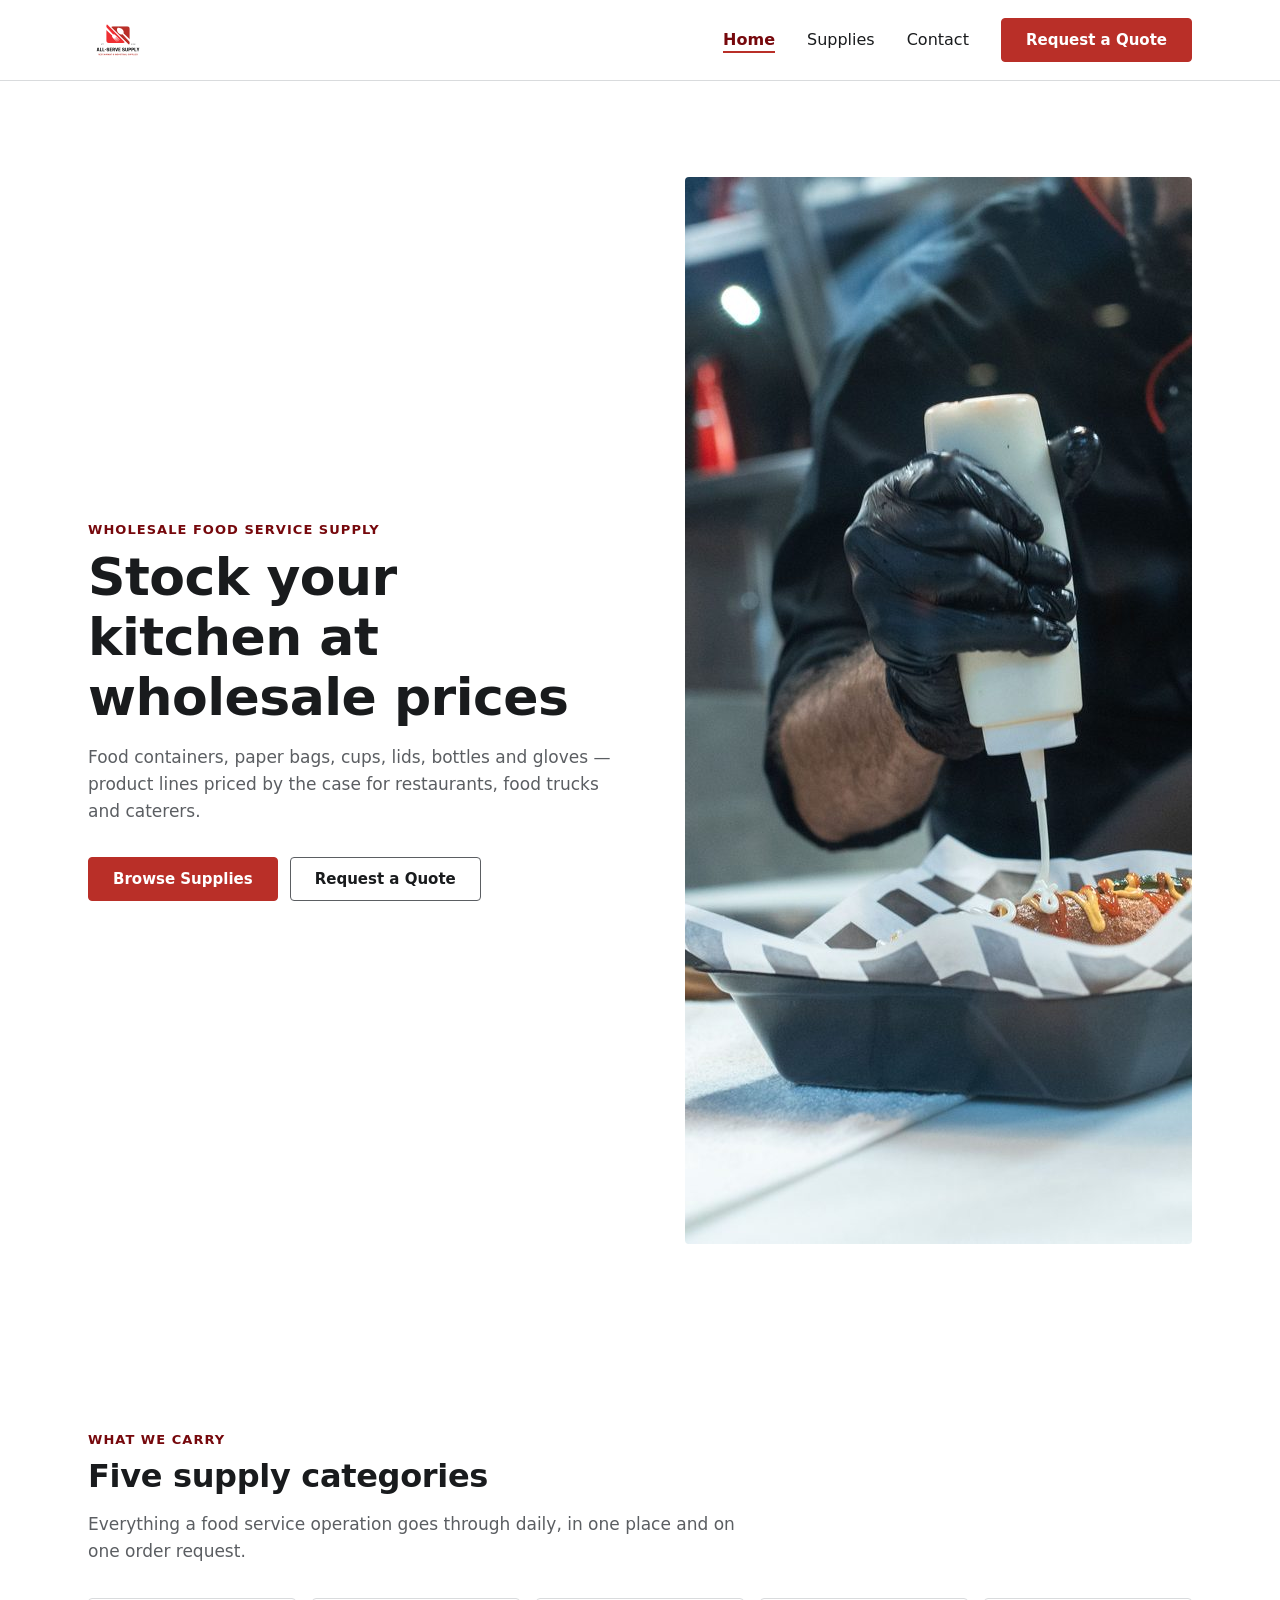
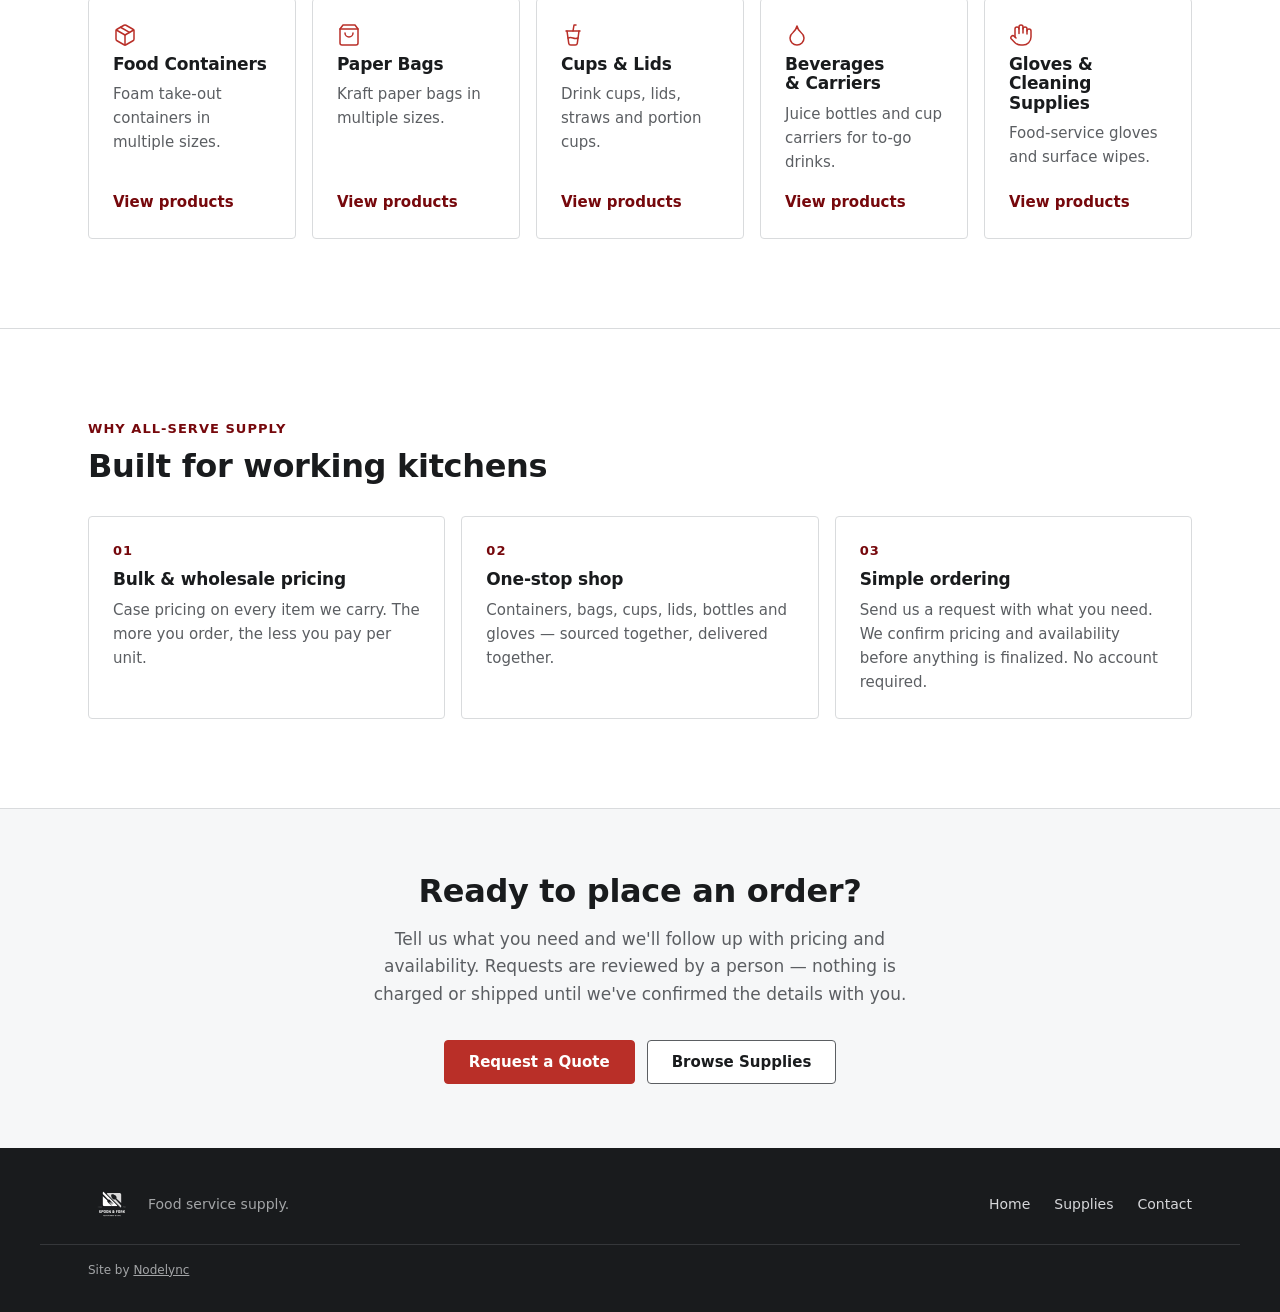
==== index.html @ dbd68901 "Initial site build" ====
<!DOCTYPE html>
<html lang="en" class="no-js">
<head>
<meta charset="utf-8">
<meta name="viewport" content="width=device-width, initial-scale=1">
<title>All-Serve Supply — Wholesale Food Service Supplies</title>
<meta name="description" content="Wholesale containers, paper bags, cups, lids, bottles and gloves for restaurants, food trucks and caterers. Case pricing, simple order requests.">
<link rel="icon" href="images/logo/favicon-64.png" type="image/png">
<link rel="stylesheet" href="css/styles.css">
<!-- Swaps the no-JS nav fallback for the toggle before first paint. -->
<script>document.documentElement.classList.remove('no-js');</script>
</head>
<body>

<a class="skip-link" href="#main">Skip to main content</a>

<header class="site-header">
  <div class="container">
    <a class="brand" href="index.html"><img src="images/logo/logo.svg" alt="All-Serve Supply"></a>
    <button class="nav-toggle" type="button" aria-expanded="false" aria-controls="site-nav" aria-label="Menu">
      <span class="nav-toggle-bars"></span>
    </button>
    <nav class="site-nav" id="site-nav" aria-label="Main">
      <ul>
        <li><a href="index.html" aria-current="page">Home</a></li>
        <li><a href="supplies.html">Supplies</a></li>
        <li><a href="contact.html">Contact</a></li>
        <li><a class="btn btn-primary" href="contact.html">Request a Quote</a></li>
      </ul>
    </nav>
  </div>
</header>

<main id="main">

  <!-- Hero -->
  <section class="hero">
    <div class="container">
      <div class="hero-copy">
        <span class="eyebrow">Wholesale Food Service Supply</span>
        <h1>Stock your kitchen at wholesale prices</h1>
        <p>Food containers, paper bags, cups, lids, bottles and gloves — product lines priced by the case for restaurants, food trucks and caterers.</p>
        <div class="btn-row">
          <a class="btn btn-primary" href="supplies.html#catalog">Browse Supplies</a>
          <a class="btn btn-secondary" href="contact.html">Request a Quote</a>
        </div>
      </div>
      <div class="hero-media">
        <img class="hero-photo" src="images/gallery/hero.jpg" alt="All-Serve Supply products" width="1600" height="1067">
      </div>
    </div>
  </section>

  <!-- Categories -->
  <section class="section">
    <div class="container">
      <div class="section-head">
        <span class="eyebrow">What We Carry</span>
        <h2>Five supply categories</h2>
        <p class="lede">Everything a food service operation goes through daily, in one place and on one order request.</p>
      </div>

      <div class="grid grid-5">
        <div class="card card-category">
          <svg class="card-icon" viewBox="0 0 24 24" fill="none" stroke="currentColor" stroke-width="1.5" stroke-linecap="round" stroke-linejoin="round" aria-hidden="true"><path d="M11 21.73a2 2 0 0 0 2 0l7-4A2 2 0 0 0 21 16V8a2 2 0 0 0-1-1.73l-7-4a2 2 0 0 0-2 0l-7 4A2 2 0 0 0 3 8v8a2 2 0 0 0 1 1.73z"/><path d="M12 22V12"/><path d="M3.29 7 12 12l8.71-5"/><path d="m7.5 4.27 9 5.15"/></svg>
          <h3>Food Containers</h3>
          <p>Foam take-out containers in multiple sizes.</p>
          <a class="card-link" href="supplies.html#containers">View products</a>
        </div>

        <div class="card card-category">
          <svg class="card-icon" viewBox="0 0 24 24" fill="none" stroke="currentColor" stroke-width="1.5" stroke-linecap="round" stroke-linejoin="round" aria-hidden="true"><path d="M6 2 3 6v14a2 2 0 0 0 2 2h14a2 2 0 0 0 2-2V6l-3-4Z"/><path d="M3 6h18"/><path d="M16 10a4 4 0 0 1-8 0"/></svg>
          <h3>Paper Bags</h3>
          <p>Kraft paper bags in multiple sizes.</p>
          <a class="card-link" href="supplies.html#bags">View products</a>
        </div>

        <div class="card card-category">
          <svg class="card-icon" viewBox="0 0 24 24" fill="none" stroke="currentColor" stroke-width="1.5" stroke-linecap="round" stroke-linejoin="round" aria-hidden="true"><path d="m6 8 1.75 12.28a2 2 0 0 0 2 1.72h4.54a2 2 0 0 0 2-1.72L18 8"/><path d="M5 8h14"/><path d="M7 15a6.47 6.47 0 0 1 5 0 6.47 6.47 0 0 0 5 0"/><path d="m12 8 1-6h2"/></svg>
          <h3>Cups &amp; Lids</h3>
          <p>Drink cups, lids, straws and portion cups.</p>
          <a class="card-link" href="supplies.html#cups">View products</a>
        </div>

        <div class="card card-category">
          <svg class="card-icon" viewBox="0 0 24 24" fill="none" stroke="currentColor" stroke-width="1.5" stroke-linecap="round" stroke-linejoin="round" aria-hidden="true"><path d="M12 22a7 7 0 0 0 7-7c0-2-1-3.9-3-5.5s-3.5-4-4-6.5c-.5 2.5-2 4.5-4 6.5C6 11.1 5 13 5 15a7 7 0 0 0 7 7z"/></svg>
          <h3>Beverages &amp; Carriers</h3>
          <p>Juice bottles and cup carriers for to-go drinks.</p>
          <a class="card-link" href="supplies.html#bottles">View products</a>
        </div>

        <div class="card card-category">
          <svg class="card-icon" viewBox="0 0 24 24" fill="none" stroke="currentColor" stroke-width="1.5" stroke-linecap="round" stroke-linejoin="round" aria-hidden="true"><path d="M18 11V6a2 2 0 0 0-4 0v0"/><path d="M14 10V4a2 2 0 0 0-4 0v2"/><path d="M10 10.5V6a2 2 0 0 0-4 0v8"/><path d="M18 8a2 2 0 1 1 4 0v6a8 8 0 0 1-8 8h-2c-2.8 0-4.5-.86-5.99-2.34l-3.6-3.6a2 2 0 0 1 2.83-2.82L7 15"/></svg>
          <h3>Gloves &amp; Cleaning Supplies</h3>
          <p>Food-service gloves and surface wipes.</p>
          <a class="card-link" href="supplies.html#gloves">View products</a>
        </div>
      </div>
    </div>
  </section>

  <!-- Why us -->
  <section class="section">
    <div class="container">
      <div class="section-head">
        <span class="eyebrow">Why All-Serve Supply</span>
        <h2>Built for working kitchens</h2>
      </div>

      <div class="grid grid-3">
        <div class="card">
          <span class="card-number">01</span>
          <h3>Bulk &amp; wholesale pricing</h3>
          <p>Case pricing on every item we carry. The more you order, the less you pay per unit.</p>
        </div>
        <div class="card">
          <span class="card-number">02</span>
          <h3>One-stop shop</h3>
          <p>Containers, bags, cups, lids, bottles and gloves — sourced together, delivered together.</p>
        </div>
        <div class="card">
          <span class="card-number">03</span>
          <h3>Simple ordering</h3>
          <p>Send us a request with what you need. We confirm pricing and availability before anything is finalized. No account required.</p>
        </div>
      </div>
    </div>
  </section>

  <!-- Closing CTA -->
  <section class="cta-band">
    <div class="container">
      <h2>Ready to place an order?</h2>
      <p>Tell us what you need and we'll follow up with pricing and availability. Requests are reviewed by a person — nothing is charged or shipped until we've confirmed the details with you.</p>
      <div class="btn-row">
        <a class="btn btn-primary" href="contact.html">Request a Quote</a>
        <a class="btn btn-secondary" href="supplies.html#catalog">Browse Supplies</a>
      </div>
    </div>
  </section>

</main>

<footer class="site-footer">
  <div class="container">
    <div class="footer-brand-block">
      <a class="footer-logo" href="index.html"><img src="images/logo/inverted-logo.svg" alt="All-Serve Supply"></a>
      <span class="footer-legal">Food service supply.</span>
    </div>
    <nav aria-label="Footer">
      <ul>
        <li><a href="index.html">Home</a></li>
        <li><a href="supplies.html">Supplies</a></li>
        <li><a href="contact.html">Contact</a></li>
      </ul>
    </nav>
  </div>
  <div class="container footer-credit">
    <p>Site by <a href="https://www.nodelync.cloud/" target="_blank" rel="noopener noreferrer">Nodelync</a></p>
  </div>
</footer>

<script src="js/main.js"></script>
</body>
</html>
---- css/styles.css ----
/* ==========================================================================
   All-Serve Supply — Phase 1 stylesheet
   Plain CSS, single file, mobile-first. No frameworks, no build step.
   Breakpoints: 640px (tablet), 1024px (desktop). min-width only.
   ========================================================================== */

/* --------------------------------------------------------------------------
   1. TOKENS
   -------------------------------------------------------------------------- */

:root {
  /* BRAND PALETTE — sourced from the real logo (images/logo/logo.svg).
     --color-accent is the exact icon-back/tagline red (#b92f28); the other
     steps are a computed tonal scale at the same hue so the family reads as
     one color. The logo's brighter icon-front red (#ef2e32, oklch(62% 0.226
     26)) is intentionally NOT used as a token value: at that lightness, white
     button text only reaches 4.12:1 (fails the 4.5:1 AA minimum) — #b92f28 is
     the darker of the two real logo reds and clears it with real margin
     (6:1), so it's the one that does double duty as the UI accent. */
  --color-accent: oklch(52% 0.176 28);
  --color-accent-600: oklch(44% 0.165 27);
  --color-accent-700: oklch(36% 0.14 27);
  --color-accent-200: oklch(93% 0.032 27);
  --color-accent-100: oklch(97% 0.012 27);

  --color-text: oklch(22% 0.005 260);
  --color-text-muted: oklch(48% 0.008 260);
  --color-bg: oklch(100% 0 0);
  --color-surface: oklch(97.5% 0.002 260);
  --color-surface-2: oklch(94.5% 0.003 260);
  --color-divider: oklch(89% 0.004 260);
  /* Footer-only neutrals (the one dark surface on the site) — kept as named
     tokens rather than literals so they're covered by the same system. */
  --color-footer-text: oklch(88% 0.004 260);
  --color-footer-text-muted: oklch(72% 0.004 260);
  --color-footer-divider: oklch(88% 0.004 260 / 0.15);

  /* 4px base scale */
  --space-1: 0.25rem;
  --space-2: 0.5rem;
  --space-3: 0.75rem;
  --space-4: 1rem;
  --space-5: 1.5rem;
  --space-6: 2rem;
  --space-7: 3rem;
  --space-8: 4rem;

  --measure: 60ch;
  --radius: 4px;
  --container: 1200px;

  --font-body: system-ui, -apple-system, "Segoe UI", Roboto, Helvetica, Arial,
    sans-serif;

  --shadow-sm: 0 1px 2px oklch(22% 0.005 260 / 0.06);
  --shadow-md: 0 2px 8px oklch(22% 0.005 260 / 0.08);
}

/* --------------------------------------------------------------------------
   2. BASE
   -------------------------------------------------------------------------- */

*,
*::before,
*::after {
  box-sizing: border-box;
}

html {
  scroll-behavior: smooth;
  /* Anchor targets clear the sticky header. */
  scroll-padding-top: 6rem;
  -webkit-text-size-adjust: 100%;
}

body {
  margin: 0;
  background: var(--color-bg);
  color: var(--color-text);
  font-family: var(--font-body);
  font-size: 1rem;
  line-height: 1.6;
  -webkit-font-smoothing: antialiased;
}

h1,
h2,
h3,
h4 {
  margin: 0;
  line-height: 1.15;
  letter-spacing: -0.01em;
  text-wrap: balance;
}

h1 {
  font-size: clamp(2rem, 1.5rem + 2.2vw, 3.25rem);
  font-weight: 700;
}

h2 {
  font-size: clamp(1.5rem, 1.3rem + 1vw, 2rem);
  font-weight: 700;
}

h3,
h4 {
  font-size: 1.0625rem;
  font-weight: 600;
}

p {
  margin: 0;
}

a {
  color: var(--color-accent-700);
}

img,
svg {
  max-width: 100%;
}

ul {
  margin: 0;
  padding: 0;
  list-style: none;
}

:focus-visible {
  outline: 2px solid var(--color-accent-600);
  outline-offset: 2px;
  border-radius: 2px;
}

/* The global ring color is tuned for light backgrounds (8.46:1 on white) but
   only reaches 2.05:1 on the footer's near-black background — well under
   the 3:1 non-text contrast minimum. Swap to the footer's own light
   neutral there instead of trying to find one color that works on both. */
.site-footer :focus-visible {
  outline-color: var(--color-footer-text);
}

@media (prefers-reduced-motion: reduce) {
  html {
    scroll-behavior: auto;
  }

  *,
  *::before,
  *::after {
    animation-duration: 0.01ms !important;
    animation-iteration-count: 1 !important;
    transition-duration: 0.01ms !important;
  }
}

/* Visible only to screen readers, until focused. */
.skip-link {
  position: absolute;
  left: -9999px;
  top: 0;
  z-index: 100;
  padding: var(--space-3) var(--space-4);
  background: var(--color-text);
  color: var(--color-bg);
  font-weight: 600;
  text-decoration: none;
}

.skip-link:focus {
  left: 0;
}

/* --------------------------------------------------------------------------
   3. LAYOUT
   -------------------------------------------------------------------------- */

.container {
  width: 100%;
  max-width: var(--container);
  margin-inline: auto;
  padding-inline: var(--space-5);
}

.section {
  padding-block: var(--space-7);
}

.section + .section {
  border-top: 1px solid var(--color-divider);
}

.section-head {
  margin-bottom: var(--space-6);
}

.eyebrow {
  display: block;
  margin-bottom: var(--space-2);
  color: var(--color-accent-700);
  font-size: 0.8125rem;
  font-weight: 600;
  letter-spacing: 0.08em;
  text-transform: uppercase;
}

.lede {
  max-width: var(--measure);
  margin-top: var(--space-4);
  color: var(--color-text-muted);
  font-size: 1.0625rem;
}

.prose {
  max-width: var(--measure);
}

.prose p + p {
  margin-top: var(--space-4);
}

/* --------------------------------------------------------------------------
   4. HEADER / NAV
   -------------------------------------------------------------------------- */

.site-header {
  position: sticky;
  top: 0;
  z-index: 50;
  background: var(--color-bg);
  border-bottom: 1px solid var(--color-divider);
}

.site-header .container {
  display: flex;
  align-items: center;
  justify-content: space-between;
  gap: var(--space-4);
  min-height: 5rem;
}

.brand {
  display: inline-flex;
  align-items: center;
}

.brand img {
  display: block;
  height: 3.75rem;
  width: auto;
}

.nav-toggle {
  display: inline-flex;
  align-items: center;
  justify-content: center;
  width: 2.75rem;
  height: 2.75rem;
  margin-right: calc(var(--space-2) * -1);
  padding: 0;
  /* Same 3:1 non-text contrast reasoning as .input / .btn-secondary. */
  border: 1px solid var(--color-text-muted);
  border-radius: var(--radius);
  background: var(--color-bg);
  color: inherit;
  cursor: pointer;
}

.nav-toggle:hover {
  border-color: var(--color-text);
  background: var(--color-surface);
}

.nav-toggle-bars,
.nav-toggle-bars::before,
.nav-toggle-bars::after {
  display: block;
  width: 18px;
  height: 2px;
  background: currentColor;
}

.nav-toggle-bars {
  position: relative;
}

.nav-toggle-bars::before,
.nav-toggle-bars::after {
  content: "";
  position: absolute;
  left: 0;
}

.nav-toggle-bars::before {
  top: -6px;
}

.nav-toggle-bars::after {
  top: 6px;
}

/* Mobile: panel drops below the header bar, hidden until toggled. */
.site-nav {
  display: none;
  position: absolute;
  left: 0;
  right: 0;
  top: 100%;
  padding: var(--space-2) var(--space-5) var(--space-4);
  background: var(--color-bg);
  border-bottom: 1px solid var(--color-divider);
  box-shadow: var(--shadow-md);
}

.site-nav.is-open {
  display: block;
}

.site-nav ul {
  display: flex;
  flex-direction: column;
  gap: var(--space-1);
}

/* :not(.btn) throughout — a bare `.site-nav a` selector outranks `.btn` and
   `.btn-primary` on specificity (0,1,1 vs 0,1,0) and would strip the quote
   button's padding and white text. */
.site-nav a:not(.btn) {
  display: block;
  padding: var(--space-3) 0;
  color: var(--color-text);
  font-weight: 500;
  text-decoration: none;
}

.site-nav a:not(.btn):hover {
  color: var(--color-accent-700);
}

.site-nav a[aria-current="page"] {
  color: var(--color-accent-700);
  font-weight: 600;
}

.site-nav .btn {
  margin-top: var(--space-3);
  width: 100%;
}

/* No-JS fallback: the toggle is useless without JS, so hide it and show the
   links inline. Removed by main.js on load. */
.no-js .nav-toggle {
  display: none;
}

.no-js .site-nav {
  display: block;
  position: static;
  padding: 0 0 var(--space-4);
  box-shadow: none;
  border-bottom: 0;
}

/* --------------------------------------------------------------------------
   5. BUTTONS
   -------------------------------------------------------------------------- */

.btn {
  display: inline-flex;
  align-items: center;
  justify-content: center;
  gap: var(--space-2);
  min-height: 2.75rem;
  padding: var(--space-3) var(--space-5);
  border: 1px solid transparent;
  border-radius: var(--radius);
  font-family: inherit;
  font-size: 0.9375rem;
  font-weight: 600;
  line-height: 1.2;
  text-align: center;
  text-decoration: none;
  cursor: pointer;
  transition: background-color 0.15s ease, border-color 0.15s ease;
}

.btn-primary {
  background: var(--color-accent);
  border-color: var(--color-accent);
  color: oklch(100% 0 0);
}

.btn-primary:hover {
  background: var(--color-accent-600);
  border-color: var(--color-accent-600);
}

.btn-secondary {
  background: var(--color-bg);
  /* Same reasoning as .input: this border is the button's only boundary on
     a matching background, so it needs 3:1, not --color-divider's 1.39:1. */
  border-color: var(--color-text-muted);
  color: var(--color-text);
}

.btn-secondary:hover {
  border-color: var(--color-text);
  background: var(--color-surface);
}

.btn-block {
  width: 100%;
}

.btn-row {
  display: flex;
  flex-wrap: wrap;
  gap: var(--space-3);
  margin-top: var(--space-6);
}

/* Stacked buttons read as a deliberate pair rather than two ragged widths.
   Reset to intrinsic width at the tablet breakpoint, where they sit inline. */
.btn-row .btn {
  width: 100%;
}

/* --------------------------------------------------------------------------
   6. HERO
   -------------------------------------------------------------------------- */

.hero {
  padding-block: var(--space-7) var(--space-7);
}

.hero-copy p {
  max-width: 52ch;
  margin-top: var(--space-4);
  color: var(--color-text-muted);
  font-size: 1.0625rem;
}

.hero-media {
  margin-top: var(--space-6);
}

.hero-photo {
  display: block;
  width: 100%;
  aspect-ratio: 5 / 4;
  object-fit: cover;
  border-radius: var(--radius);
}

/* --------------------------------------------------------------------------
   7. PLACEHOLDER MEDIA
   Stand-in for photography that has not been supplied yet. Holds the exact
   box a real image will occupy so nothing reflows when photos are added.
   -------------------------------------------------------------------------- */

.media-placeholder {
  display: flex;
  align-items: center;
  justify-content: center;
  aspect-ratio: 4 / 3;
  background: var(--color-surface);
  background-image: linear-gradient(
      45deg,
      var(--color-surface-2) 25%,
      transparent 25%
    ),
    linear-gradient(-45deg, var(--color-surface-2) 25%, transparent 25%);
  background-size: 16px 16px;
  border: 1px solid var(--color-divider);
  border-radius: var(--radius);
  color: var(--color-text-muted);
}

.media-placeholder svg {
  width: 2rem;
  height: 2rem;
  opacity: 0.4;
}

.hero-media .media-placeholder {
  aspect-ratio: 5 / 4;
}

/* --------------------------------------------------------------------------
   8. CARDS / GRIDS
   -------------------------------------------------------------------------- */

.grid {
  display: grid;
  gap: var(--space-4);
  grid-template-columns: 1fr;
}

.card {
  display: flex;
  flex-direction: column;
  gap: var(--space-2);
  padding: var(--space-5);
  background: var(--color-bg);
  border: 1px solid var(--color-divider);
  border-radius: var(--radius);
}

.card p {
  flex: 1;
  color: var(--color-text-muted);
  font-size: 0.9375rem;
}

.card-icon {
  display: block;
  width: 1.5rem;
  height: 1.5rem;
  color: var(--color-accent);
}

.card-number {
  color: var(--color-accent-700);
  font-size: 0.8125rem;
  font-weight: 700;
  letter-spacing: 0.08em;
}

.card-link {
  margin-top: var(--space-2);
  align-self: flex-start;
  color: var(--color-accent-700);
  font-size: 0.9375rem;
  font-weight: 600;
  text-decoration: none;
}

.card-link:hover {
  text-decoration: underline;
}

/* Whole category card is clickable via the link, but the card itself gets
   the hover affordance. */
.card-category:hover {
  border-color: var(--color-text-muted);
  box-shadow: var(--shadow-sm);
}

/* --------------------------------------------------------------------------
   8b. ORDERING STEPS PANEL (about page)
   Fills the space beside the About copy at desktop rather than leaving the
   right half of the viewport empty.
   -------------------------------------------------------------------------- */

.about-layout {
  display: grid;
  gap: var(--space-6);
}

.steps-panel {
  padding: var(--space-5);
  background: var(--color-surface);
  border: 1px solid var(--color-divider);
  border-radius: var(--radius);
}

.steps-panel h2 {
  font-size: 1.125rem;
}

.steps {
  counter-reset: step;
  display: grid;
  gap: var(--space-5);
  margin: var(--space-5) 0;
}

.steps li {
  counter-increment: step;
  display: grid;
  grid-template-columns: 1.75rem 1fr;
  gap: var(--space-1) var(--space-3);
}

.steps li::before {
  content: counter(step, decimal-leading-zero);
  grid-row: span 2;
  color: var(--color-accent-700);
  font-size: 0.8125rem;
  font-weight: 700;
  letter-spacing: 0.04em;
  line-height: 1.5;
}

.steps p {
  color: var(--color-text-muted);
  font-size: 0.9375rem;
}

/* --------------------------------------------------------------------------
   9. CATALOG
   -------------------------------------------------------------------------- */

.catalog-jump {
  display: flex;
  flex-wrap: wrap;
  gap: var(--space-2);
  margin-top: var(--space-5);
}

.catalog-jump a {
  padding: var(--space-2) var(--space-4);
  background: var(--color-accent-100);
  border: 1px solid var(--color-accent-200);
  border-radius: 999px;
  color: var(--color-accent-700);
  font-size: 0.875rem;
  font-weight: 600;
  text-decoration: none;
}

.catalog-jump a:hover {
  background: var(--color-accent-200);
}

.catalog-category + .catalog-category {
  margin-top: var(--space-7);
}

.catalog-category-head {
  display: flex;
  flex-wrap: wrap;
  align-items: baseline;
  justify-content: space-between;
  gap: var(--space-3);
  padding-bottom: var(--space-3);
  margin-bottom: var(--space-5);
  border-bottom: 1px solid var(--color-divider);
}

.catalog-category-head h3 {
  font-size: 1.25rem;
  font-weight: 700;
}

.catalog-count {
  color: var(--color-text-muted);
  font-size: 0.875rem;
}

.catalog-grid {
  display: grid;
  gap: var(--space-4);
  grid-template-columns: 1fr;
}

/* Every .catalog-item shares this exact structure — see the note above the
   catalog section in about.html. Do not add per-item variations. */
.catalog-item {
  display: flex;
  flex-direction: column;
  padding: var(--space-4);
  background: var(--color-bg);
  border: 1px solid var(--color-divider);
  border-radius: var(--radius);
}

.catalog-item .item-media {
  /* Placeholder standing in for images/catalog/[item].jpg — see
     PLACEHOLDER-DATA.md. Sized so real photos drop in without reflow. */
  display: flex;
  align-items: center;
  justify-content: center;
  aspect-ratio: 1 / 1;
  margin-bottom: var(--space-4);
  background: var(--color-surface);
  background-image: linear-gradient(
      45deg,
      var(--color-surface-2) 25%,
      transparent 25%
    ),
    linear-gradient(-45deg, var(--color-surface-2) 25%, transparent 25%);
  background-size: 16px 16px;
  border: 1px solid var(--color-divider);
  border-radius: var(--radius);
}

.catalog-item .item-name {
  /* Reserve two lines so a one-line name and a two-line name still put their
     price on the same baseline across a grid row. */
  min-height: 2.3em;
  margin-bottom: var(--space-2);
}

.catalog-item .item-price {
  margin-bottom: var(--space-2);
  font-size: 1.0625rem;
  font-weight: 700;
}

.catalog-item .item-unit {
  color: var(--color-text-muted);
  font-size: 0.875rem;
  font-weight: 400;
}

.catalog-item .item-description {
  color: var(--color-text-muted);
  font-size: 0.9375rem;
}

.catalog-note {
  max-width: var(--measure);
  margin-top: var(--space-6);
  padding: var(--space-4);
  background: var(--color-surface);
  border: 1px solid var(--color-divider);
  border-radius: var(--radius);
  color: var(--color-text-muted);
  font-size: 0.9375rem;
}

/* --------------------------------------------------------------------------
   10. FORM
   -------------------------------------------------------------------------- */

.form-grid {
  display: grid;
  gap: var(--space-4);
}

.form-row {
  display: grid;
  gap: var(--space-4);
  grid-template-columns: 1fr;
}

.form-field {
  display: flex;
  flex-direction: column;
  gap: var(--space-2);
}

.form-field label {
  font-size: 0.9375rem;
  font-weight: 600;
}

.form-field .optional {
  color: var(--color-text-muted);
  font-weight: 400;
}

.required-mark {
  margin-left: 0.125em;
  color: var(--color-accent-700);
  font-weight: 700;
}

.input {
  width: 100%;
  min-height: 2.75rem;
  padding: var(--space-3);
  background: var(--color-bg);
  /* Not --color-divider (1.39:1 against this same white background) — a
     form field's boundary is a UI component that needs to be perceivable
     on its own, so it needs the full 3:1 non-text contrast minimum. */
  border: 1px solid var(--color-text-muted);
  border-radius: var(--radius);
  color: inherit;
  font-family: inherit;
  font-size: 1rem;
}

.input:hover {
  border-color: var(--color-text);
}

textarea.input {
  min-height: 7rem;
  resize: vertical;
}

.field-hint {
  color: var(--color-text-muted);
  font-size: 0.875rem;
}

.form-note {
  color: var(--color-text-muted);
  font-size: 0.875rem;
}

/* Revealed by main.js after a successful submit. */
.form-success[hidden] {
  display: none;
}

.form-success {
  padding: var(--space-5);
  background: var(--color-accent-100);
  border: 1px solid var(--color-accent-200);
  border-radius: var(--radius);
}

.form-success h2 {
  margin-bottom: var(--space-2);
  font-size: 1.25rem;
}

.form-success p {
  color: var(--color-text-muted);
}

.form-success p + p {
  margin-top: var(--space-3);
}

/* --------------------------------------------------------------------------
   11. CONTACT DETAILS
   -------------------------------------------------------------------------- */

.contact-layout {
  display: grid;
  gap: var(--space-6);
}

.contact-panel {
  padding: var(--space-5);
  background: var(--color-surface);
  border: 1px solid var(--color-divider);
  border-radius: var(--radius);
}

.contact-panel h2 {
  font-size: 1.125rem;
}

.contact-list {
  display: grid;
  gap: var(--space-4);
  margin-top: var(--space-4);
}

.contact-list dt {
  color: var(--color-text-muted);
  font-size: 0.75rem;
  font-weight: 600;
  letter-spacing: 0.08em;
  text-transform: uppercase;
}

.contact-list dd {
  margin: var(--space-1) 0 0;
  font-size: 1rem;
  font-weight: 500;
}

/* Marks a value the client still has to supply. */
.pending {
  color: var(--color-text-muted);
  font-style: italic;
  font-weight: 400;
}

/* --------------------------------------------------------------------------
   12. CTA BAND
   -------------------------------------------------------------------------- */

.cta-band {
  padding-block: var(--space-7);
  background: var(--color-surface);
  border-top: 1px solid var(--color-divider);
  text-align: center;
}

.cta-band p {
  max-width: 52ch;
  margin: var(--space-4) auto 0;
  color: var(--color-text-muted);
  font-size: 1.0625rem;
}

.cta-band .btn-row {
  justify-content: center;
}

/* --------------------------------------------------------------------------
   13. FOOTER
   -------------------------------------------------------------------------- */

.site-footer {
  padding-block: var(--space-6);
  background: var(--color-text);
  color: var(--color-footer-text);
  font-size: 0.875rem;
}

.site-footer .container {
  display: flex;
  flex-direction: column;
  gap: var(--space-4);
}

.site-footer a {
  color: var(--color-footer-text);
  text-decoration: none;
}

.site-footer a:not(.footer-logo):hover {
  color: oklch(100% 0 0);
  text-decoration: underline;
}

.site-footer ul {
  display: flex;
  flex-wrap: wrap;
  gap: var(--space-5);
}

/* Scoped to the footer's <nav> specifically (not .footer-logo, a sibling
   link outside it) — matches the touch-target padding already used on the
   equivalent primary nav links (.site-nav a:not(.btn)). Without it these
   links are just their line-height tall (~22px), under the 24px WCAG
   minimum and well under the ~44px norm used everywhere else on the site. */
.site-footer nav a {
  display: inline-block;
  padding: var(--space-3) 0;
}

.footer-brand-block {
  display: flex;
  align-items: center;
  flex-wrap: wrap;
  gap: var(--space-3);
}

.footer-logo {
  display: inline-flex;
}

.footer-logo img {
  display: block;
  height: 3rem;
  width: auto;
}

.footer-legal {
  color: var(--color-footer-text-muted);
}

/* Deliberately more muted than the rest of the footer — a secondary credit
   line, not a primary nav/brand element competing for attention. */
.footer-credit {
  margin-top: var(--space-4);
  padding-top: var(--space-4);
  border-top: 1px solid var(--color-footer-divider);
  font-size: 0.75rem;
  color: var(--color-footer-text-muted);
}

.site-footer .footer-credit a {
  color: var(--color-footer-text-muted);
  text-decoration: underline;
}

.site-footer .footer-credit a:hover {
  color: var(--color-footer-text);
}

/* --------------------------------------------------------------------------
   14. TABLET — 640px
   -------------------------------------------------------------------------- */

@media (min-width: 40em) {
  .container {
    padding-inline: var(--space-6);
  }

  .section {
    padding-block: var(--space-8);
  }

  .grid-2 {
    grid-template-columns: repeat(2, 1fr);
  }

  .grid-3 {
    grid-template-columns: repeat(3, 1fr);
  }

  .catalog-grid {
    grid-template-columns: repeat(2, 1fr);
  }

  .form-row {
    grid-template-columns: repeat(2, 1fr);
  }

  .btn-block {
    width: auto;
    min-width: 14rem;
  }

  .btn-row .btn {
    width: auto;
  }

  .site-footer .container {
    flex-direction: row;
    align-items: center;
    justify-content: space-between;
  }
}

/* --------------------------------------------------------------------------
   15. DESKTOP — 1024px
   Not a stretched mobile layout: the extra width buys a split hero, a wider
   catalog grid, a form/details split, and roughly double the vertical rhythm.
   -------------------------------------------------------------------------- */

@media (min-width: 64em) {
  .container {
    padding-inline: var(--space-7);
  }

  .section {
    padding-block: calc(var(--space-8) * 1.4);
  }

  /* Nav becomes a persistent inline row. */
  .nav-toggle {
    display: none;
  }

  .site-nav {
    display: block;
    position: static;
    padding: 0;
    border-bottom: 0;
    box-shadow: none;
  }

  .site-nav ul {
    flex-direction: row;
    align-items: center;
    gap: var(--space-6);
  }

  .site-nav a:not(.btn) {
    padding: 0;
  }

  .site-nav a:not(.btn)[aria-current="page"] {
    box-shadow: inset 0 -2px 0 var(--color-accent);
  }

  .site-nav .btn {
    margin-top: 0;
    width: auto;
  }

  /* Split hero. */
  .hero {
    padding-block: calc(var(--space-8) * 1.5);
  }

  .hero .container {
    display: grid;
    grid-template-columns: 1.05fr 1fr;
    gap: var(--space-8);
    align-items: center;
  }

  .hero-media {
    margin-top: 0;
  }

  .grid-3,
  .grid-5 {
    grid-template-columns: repeat(3, 1fr);
  }

  .catalog-grid {
    grid-template-columns: repeat(4, 1fr);
  }

  .catalog-category + .catalog-category {
    margin-top: var(--space-8);
  }

  /* About copy beside the ordering-steps panel. */
  .about-layout {
    grid-template-columns: 1.3fr 1fr;
    gap: var(--space-8);
    align-items: start;
  }

  /* Form beside the contact details. */
  .contact-layout {
    display: grid;
    grid-template-columns: 1.4fr 1fr;
    gap: var(--space-8);
    align-items: start;
  }

  .cta-band {
    padding-block: var(--space-8);
  }
}

/* Five category cards read better as a single row of five once there is
   room for it, rather than 3 + 2. */
@media (min-width: 80em) {
  .grid-5 {
    grid-template-columns: repeat(5, 1fr);
  }
}
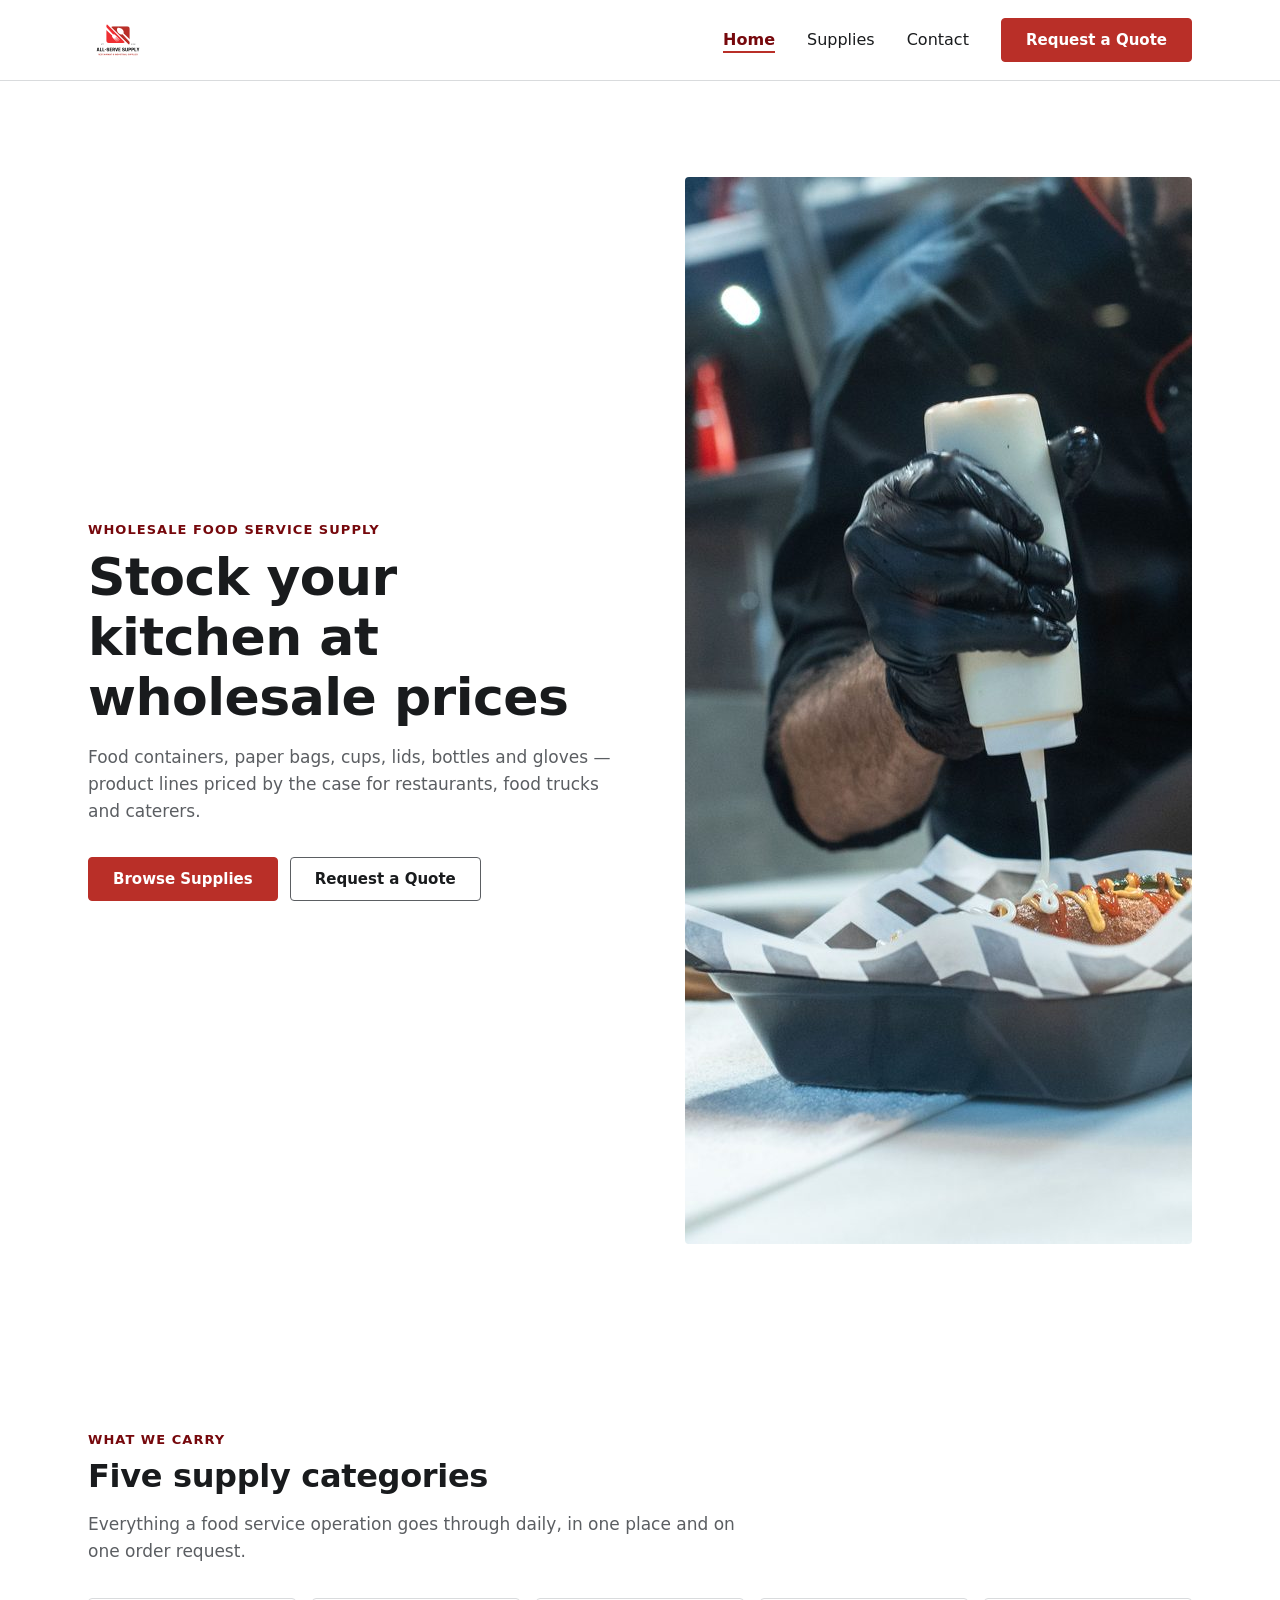
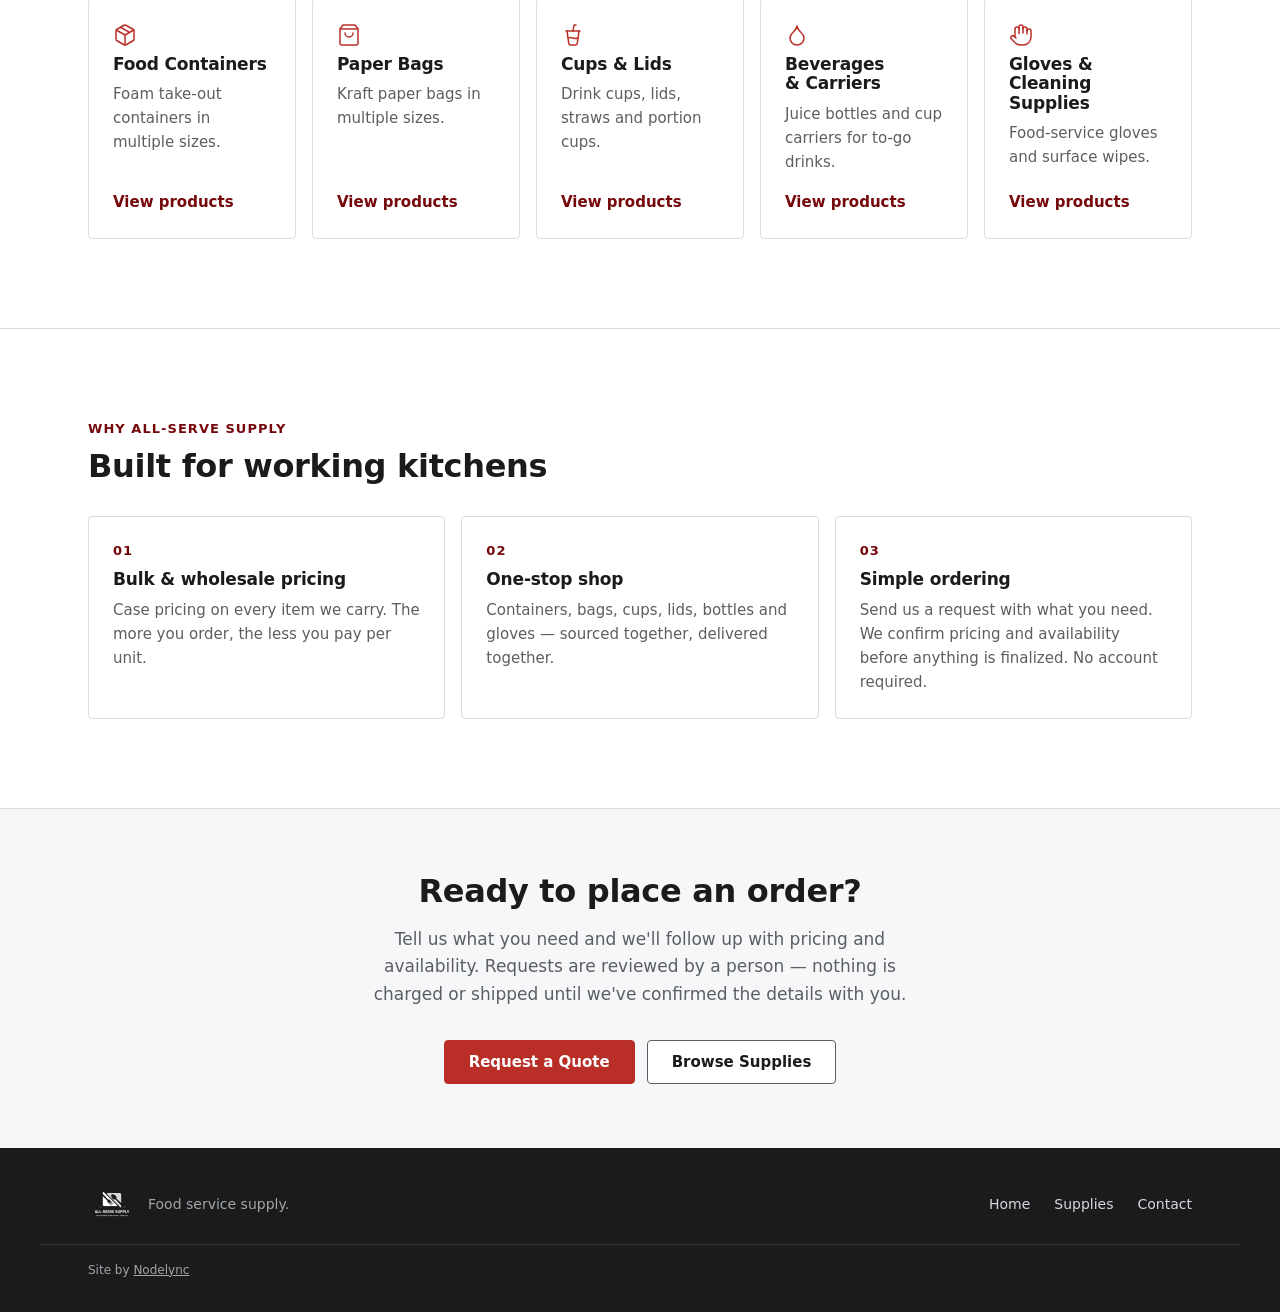
==== commit c48af6c8: "Fix footer logo: swap to inverted-logo-v2.svg The first inverted/reversed logo had a color mistake; " ====
--- a/index.html
+++ b/index.html
@@ -144,7 +144,7 @@
 <footer class="site-footer">
   <div class="container">
     <div class="footer-brand-block">
-      <a class="footer-logo" href="index.html"><img src="images/logo/inverted-logo.svg" alt="All-Serve Supply"></a>
+      <a class="footer-logo" href="index.html"><img src="images/logo/inverted-logo-v2.svg" alt="All-Serve Supply"></a>
       <span class="footer-legal">Food service supply.</span>
     </div>
     <nav aria-label="Footer">
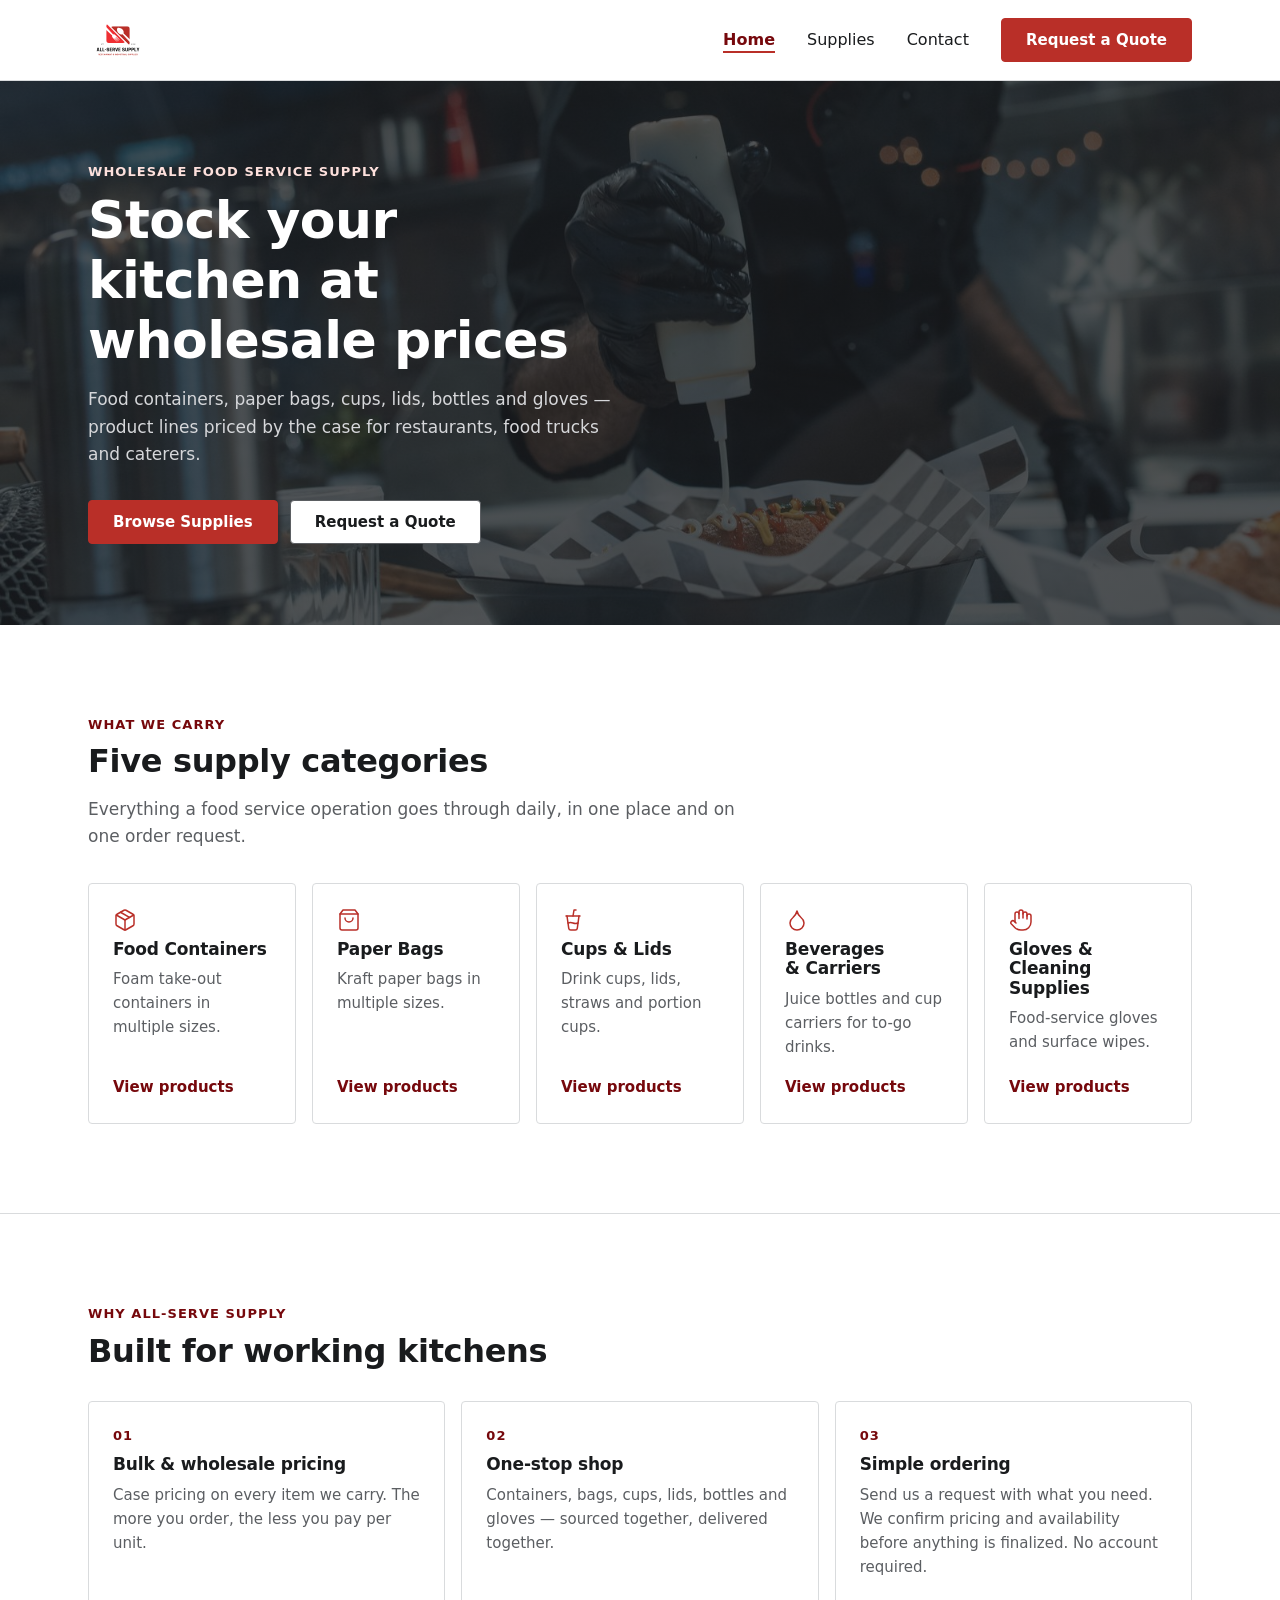
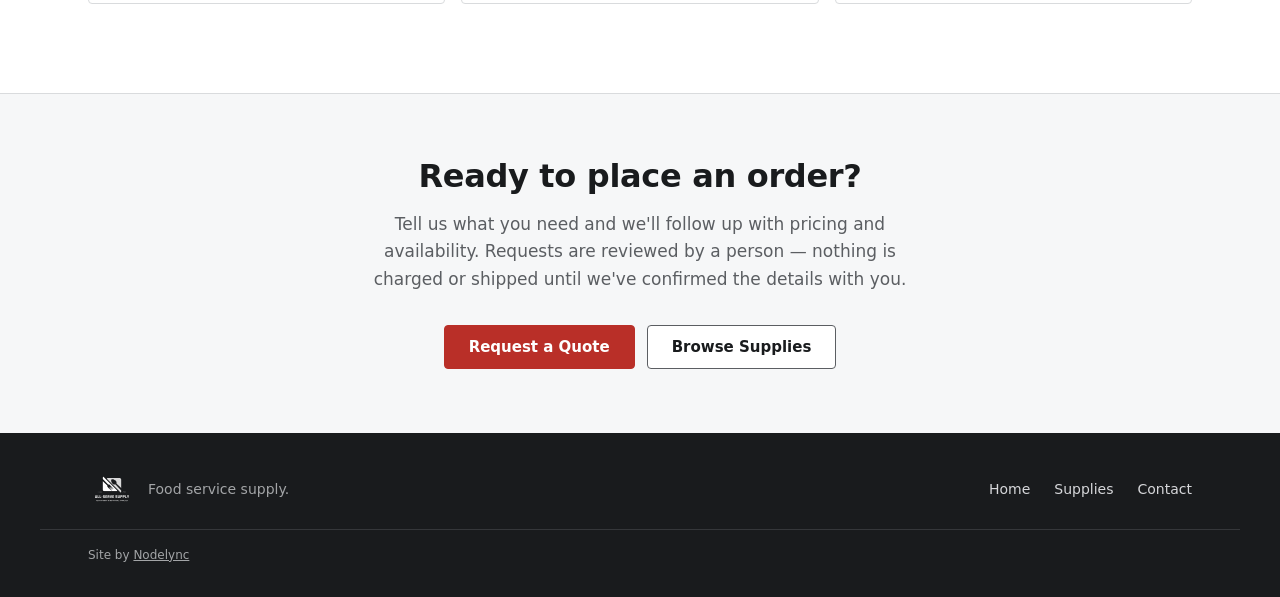
==== commit 16b6d68f: "Make homepage hero a full-bleed photo background Replaces the split text/photo hero layout with the " ====
--- a/index.html
+++ b/index.html
@@ -7,6 +7,8 @@
 <meta name="description" content="Wholesale containers, paper bags, cups, lids, bottles and gloves for restaurants, food trucks and caterers. Case pricing, simple order requests.">
 <link rel="icon" href="images/logo/favicon-64.png" type="image/png">
 <link rel="stylesheet" href="css/styles.css">
+<link rel="preload" as="image" href="images/gallery/hero-800.jpg" media="(max-width: 63.9375em)" fetchpriority="high">
+<link rel="preload" as="image" href="images/gallery/hero.jpg" media="(min-width: 64em)" fetchpriority="high">
 <!-- Swaps the no-JS nav fallback for the toggle before first paint. -->
 <script>document.documentElement.classList.remove('no-js');</script>
 </head>
@@ -44,9 +46,6 @@
           <a class="btn btn-primary" href="supplies.html#catalog">Browse Supplies</a>
           <a class="btn btn-secondary" href="contact.html">Request a Quote</a>
         </div>
-      </div>
-      <div class="hero-media">
-        <img class="hero-photo" src="images/gallery/hero.jpg" alt="All-Serve Supply products" width="1600" height="1067">
       </div>
     </div>
   </section>
--- a/css/styles.css
+++ b/css/styles.css
@@ -429,67 +429,53 @@
 
 /* --------------------------------------------------------------------------
    6. HERO
+   Full-bleed photo background with a flat near-black scrim (--color-text's
+   neutral, reused as a literal so alpha can apply — same pattern already
+   used for --shadow-sm/--shadow-md). This is the site's second deliberate
+   dark surface alongside the footer, so its overlaid text reuses the
+   footer's own light-neutral tokens rather than new ones. Contrast
+   verified against the actual photo's brightest sampled pixel (a blown
+   highlight, worst case): --color-footer-text hits 5.28:1, the eyebrow's
+   --color-accent-200 hits 6.10:1 — both clear 4.5:1 AA with real margin.
    -------------------------------------------------------------------------- */
 
 .hero {
-  padding-block: var(--space-7) var(--space-7);
+  display: flex;
+  align-items: center;
+  min-height: 30rem;
+  padding-block: var(--space-8);
+  background-image:
+    linear-gradient(oklch(22% 0.005 260 / 75%), oklch(22% 0.005 260 / 75%)),
+    url("../images/gallery/hero-800.jpg");
+  background-size: cover;
+  background-position: 60% 45%;
+  background-repeat: no-repeat;
+}
+
+.hero .eyebrow {
+  color: var(--color-accent-200);
+}
+
+.hero h1 {
+  color: var(--color-bg);
 }
 
 .hero-copy p {
   max-width: 52ch;
   margin-top: var(--space-4);
-  color: var(--color-text-muted);
+  color: var(--color-footer-text);
   font-size: 1.0625rem;
 }
 
-.hero-media {
-  margin-top: var(--space-6);
-}
-
-.hero-photo {
-  display: block;
-  width: 100%;
-  aspect-ratio: 5 / 4;
-  object-fit: cover;
-  border-radius: var(--radius);
-}
-
-/* --------------------------------------------------------------------------
-   7. PLACEHOLDER MEDIA
-   Stand-in for photography that has not been supplied yet. Holds the exact
-   box a real image will occupy so nothing reflows when photos are added.
-   -------------------------------------------------------------------------- */
-
-.media-placeholder {
-  display: flex;
-  align-items: center;
-  justify-content: center;
-  aspect-ratio: 4 / 3;
-  background: var(--color-surface);
-  background-image: linear-gradient(
-      45deg,
-      var(--color-surface-2) 25%,
-      transparent 25%
-    ),
-    linear-gradient(-45deg, var(--color-surface-2) 25%, transparent 25%);
-  background-size: 16px 16px;
-  border: 1px solid var(--color-divider);
-  border-radius: var(--radius);
-  color: var(--color-text-muted);
-}
-
-.media-placeholder svg {
-  width: 2rem;
-  height: 2rem;
-  opacity: 0.4;
-}
-
-.hero-media .media-placeholder {
-  aspect-ratio: 5 / 4;
-}
-
-/* --------------------------------------------------------------------------
-   8. CARDS / GRIDS
+/* Same reasoning as .site-footer :focus-visible — the global ring color
+   (--color-accent-600) is tuned for light backgrounds and fails 3:1 here
+   too; swap to the light neutral used in this section instead. */
+.hero :focus-visible {
+  outline-color: var(--color-footer-text);
+}
+
+/* --------------------------------------------------------------------------
+   7. CARDS / GRIDS
    -------------------------------------------------------------------------- */
 
 .grid {
@@ -600,7 +586,7 @@
 }
 
 /* --------------------------------------------------------------------------
-   9. CATALOG
+   8. CATALOG
    -------------------------------------------------------------------------- */
 
 .catalog-jump {
@@ -723,7 +709,7 @@
 }
 
 /* --------------------------------------------------------------------------
-   10. FORM
+   9. FORM
    -------------------------------------------------------------------------- */
 
 .form-grid {
@@ -819,7 +805,7 @@
 }
 
 /* --------------------------------------------------------------------------
-   11. CONTACT DETAILS
+   10. CONTACT DETAILS
    -------------------------------------------------------------------------- */
 
 .contact-layout {
@@ -866,7 +852,7 @@
 }
 
 /* --------------------------------------------------------------------------
-   12. CTA BAND
+   11. CTA BAND
    -------------------------------------------------------------------------- */
 
 .cta-band {
@@ -888,7 +874,7 @@
 }
 
 /* --------------------------------------------------------------------------
-   13. FOOTER
+   12. FOOTER
    -------------------------------------------------------------------------- */
 
 .site-footer {
@@ -971,7 +957,7 @@
 }
 
 /* --------------------------------------------------------------------------
-   14. TABLET — 640px
+   13. TABLET — 640px
    -------------------------------------------------------------------------- */
 
 @media (min-width: 40em) {
@@ -1016,7 +1002,7 @@
 }
 
 /* --------------------------------------------------------------------------
-   15. DESKTOP — 1024px
+   14. DESKTOP — 1024px
    Not a stretched mobile layout: the extra width buys a split hero, a wider
    catalog grid, a form/details split, and roughly double the vertical rhythm.
    -------------------------------------------------------------------------- */
@@ -1062,20 +1048,17 @@
     width: auto;
   }
 
-  /* Split hero. */
+  /* Full-bleed photo hero at desktop — no longer a split grid. */
   .hero {
-    padding-block: calc(var(--space-8) * 1.5);
-  }
-
-  .hero .container {
-    display: grid;
-    grid-template-columns: 1.05fr 1fr;
-    gap: var(--space-8);
-    align-items: center;
-  }
-
-  .hero-media {
-    margin-top: 0;
+    min-height: 34rem;
+    padding-block: calc(var(--space-8) * 1.25);
+    background-image:
+      linear-gradient(oklch(22% 0.005 260 / 75%), oklch(22% 0.005 260 / 75%)),
+      url("../images/gallery/hero.jpg");
+  }
+
+  .hero-copy {
+    max-width: 34rem;
   }
 
   .grid-3,
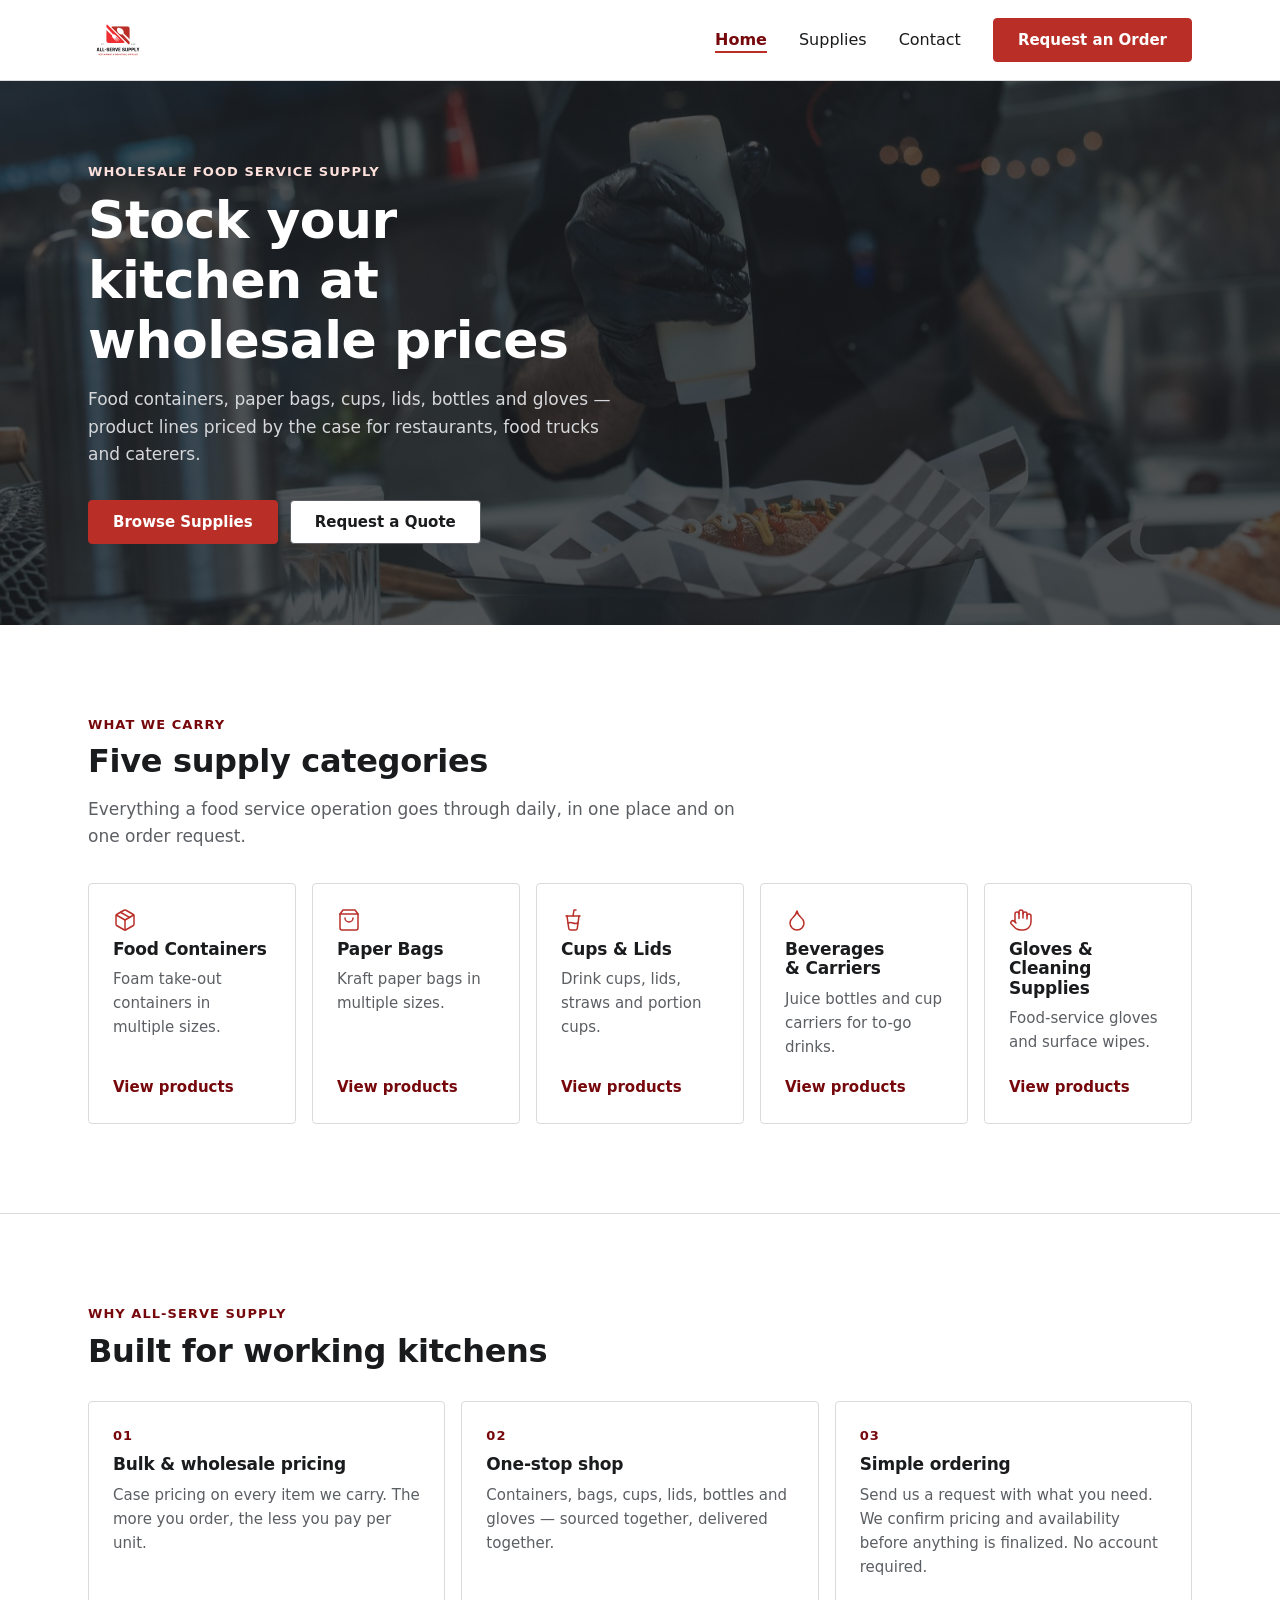
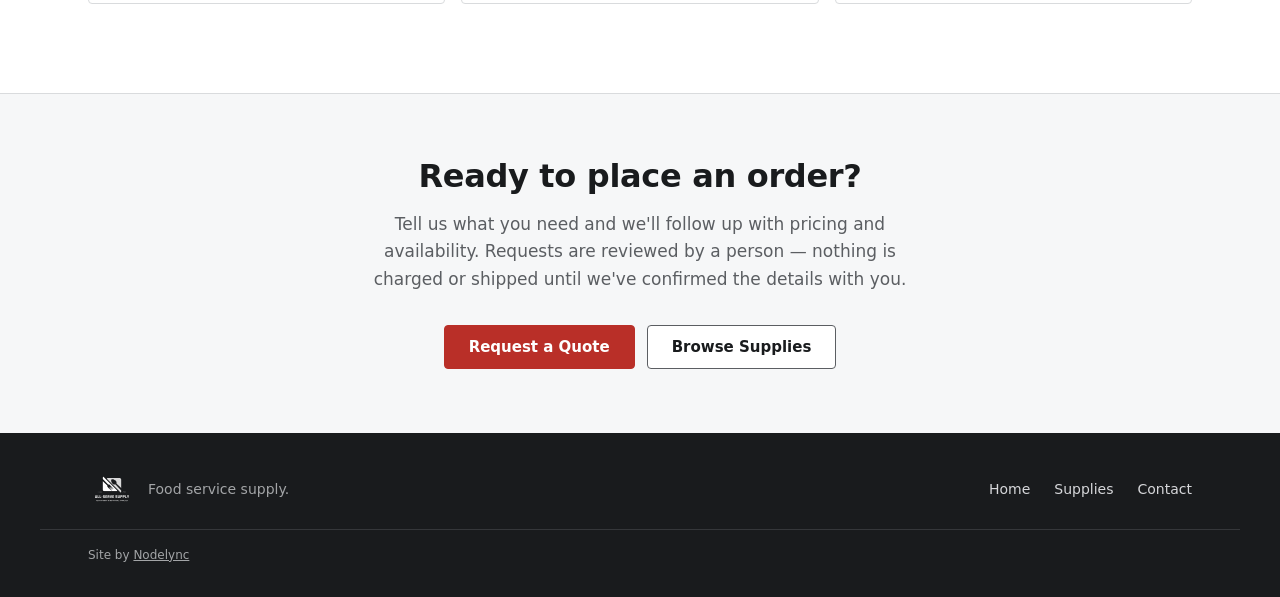
==== commit 53ab98c0: "Rename primary nav CTA to "Request an Order" Consistent across all three pages' nav bars." ====
--- a/index.html
+++ b/index.html
@@ -27,7 +27,7 @@
         <li><a href="index.html" aria-current="page">Home</a></li>
         <li><a href="supplies.html">Supplies</a></li>
         <li><a href="contact.html">Contact</a></li>
-        <li><a class="btn btn-primary" href="contact.html">Request a Quote</a></li>
+        <li><a class="btn btn-primary" href="contact.html">Request an Order</a></li>
       </ul>
     </nav>
   </div>
--- a/css/styles.css
+++ b/css/styles.css
@@ -655,10 +655,16 @@
 
 .catalog-item .item-media {
   /* Placeholder standing in for images/catalog/[item].jpg — see
-     PLACEHOLDER-DATA.md. Sized so real photos drop in without reflow. */
+     PLACEHOLDER-DATA.md. Sized so real photos drop in without reflow.
+     width/height/object-fit/object-position are no-ops on the empty
+     placeholder divs and only take effect once an item swaps to a real
+     <img class="item-media">. object-position: top is the shared default
+     for every catalog photo (product-on-a-table shots read best anchored
+     high, not centered) — not a per-item override. */
   display: flex;
   align-items: center;
   justify-content: center;
+  width: 100%;
   aspect-ratio: 1 / 1;
   margin-bottom: var(--space-4);
   background: var(--color-surface);
@@ -671,6 +677,8 @@
   background-size: 16px 16px;
   border: 1px solid var(--color-divider);
   border-radius: var(--radius);
+  object-fit: cover;
+  object-position: top;
 }
 
 .catalog-item .item-name {
@@ -684,6 +692,27 @@
   margin-bottom: var(--space-2);
   font-size: 1.0625rem;
   font-weight: 700;
+}
+
+/* Opt-in: stacks multiple price lines inside one .item-price for an item
+   sold in more than one pack size. Most items have a single, unwrapped
+   price and never use this. */
+.catalog-item .item-price-line {
+  display: block;
+}
+
+.catalog-item .item-price-line + .item-price-line {
+  margin-top: var(--space-1);
+}
+
+/* Display-only #1-#23 numbering, one per priced option — see the note
+   above the catalog section in supplies.html. Muted so the price itself
+   stays the visually dominant value. */
+.catalog-item .item-number {
+  margin-right: var(--space-1);
+  color: var(--color-accent-700);
+  font-size: 0.875rem;
+  font-weight: 600;
 }
 
 .catalog-item .item-unit {
@@ -779,6 +808,134 @@
   font-size: 0.875rem;
 }
 
+/* Revealed by main.js when submit is blocked (no items picked, no free-text
+   fallback typed). Same reveal pattern as .form-success. */
+.form-error[hidden] {
+  display: none;
+}
+
+.form-error {
+  color: var(--color-accent-700);
+  font-size: 0.9375rem;
+  font-weight: 600;
+}
+
+/* --------------------------------------------------------------------------
+   9b. ORDER ITEMS (contact page quantity selector)
+   Hardcoded rows, one per priced catalog option — see the note above the
+   order-items block in contact.html. Mobile-first: info stacks above the
+   stepper; min-width: 40em puts them in one row.
+   -------------------------------------------------------------------------- */
+
+.order-items {
+  display: grid;
+  gap: var(--space-5);
+  padding: var(--space-5);
+  background: var(--color-surface);
+  border: 1px solid var(--color-divider);
+  border-radius: var(--radius);
+}
+
+.order-items > h2 {
+  font-size: 1.0625rem;
+}
+
+.order-items > .field-hint {
+  margin-top: calc(var(--space-2) * -1);
+}
+
+.order-category h3 {
+  margin-bottom: var(--space-3);
+  font-size: 0.9375rem;
+}
+
+.order-category + .order-category {
+  margin-top: var(--space-5);
+}
+
+.order-item {
+  display: flex;
+  flex-direction: column;
+  gap: var(--space-3);
+  padding: var(--space-3) 0;
+  border-bottom: 1px solid var(--color-divider);
+}
+
+.order-category .order-item:first-of-type {
+  border-top: 1px solid var(--color-divider);
+}
+
+.order-item-info {
+  display: flex;
+  flex-wrap: wrap;
+  align-items: baseline;
+  gap: var(--space-1) var(--space-2);
+}
+
+.order-item-number {
+  color: var(--color-accent-700);
+  font-size: 0.875rem;
+  font-weight: 600;
+}
+
+.order-item-name {
+  font-weight: 600;
+}
+
+.order-item-price {
+  color: var(--color-text-muted);
+  font-size: 0.9375rem;
+}
+
+.qty-stepper {
+  display: inline-flex;
+  align-items: stretch;
+  width: fit-content;
+  border: 1px solid var(--color-text-muted);
+  border-radius: var(--radius);
+  overflow: hidden;
+}
+
+.qty-btn {
+  min-width: 2.75rem;
+  min-height: 2.75rem;
+  background: var(--color-bg);
+  border: none;
+  color: var(--color-text);
+  font-size: 1.125rem;
+  line-height: 1;
+  cursor: pointer;
+}
+
+.qty-btn:hover {
+  background: var(--color-surface-2);
+}
+
+.qty-input {
+  width: 3.5rem;
+  min-height: 2.75rem;
+  padding: 0;
+  background: var(--color-bg);
+  border: none;
+  border-left: 1px solid var(--color-text-muted);
+  border-right: 1px solid var(--color-text-muted);
+  color: inherit;
+  font-family: inherit;
+  font-size: 1rem;
+  text-align: center;
+  /* Removes the native spinner so the custom +/- buttons are the only
+     visible controls; typing and arrow keys still work. */
+  -moz-appearance: textfield;
+  appearance: textfield;
+}
+
+.qty-input::-webkit-outer-spin-button,
+.qty-input::-webkit-inner-spin-button {
+  margin: 0;
+  -webkit-appearance: none;
+  appearance: none;
+}
+
 /* Revealed by main.js after a successful submit. */
 .form-success[hidden] {
   display: none;
@@ -985,6 +1142,17 @@
     grid-template-columns: repeat(2, 1fr);
   }
 
+  .order-item {
+    flex-direction: row;
+    align-items: center;
+    justify-content: space-between;
+    gap: var(--space-4);
+  }
+
+  .order-item-info {
+    flex: 1;
+  }
+
   .btn-block {
     width: auto;
     min-width: 14rem;
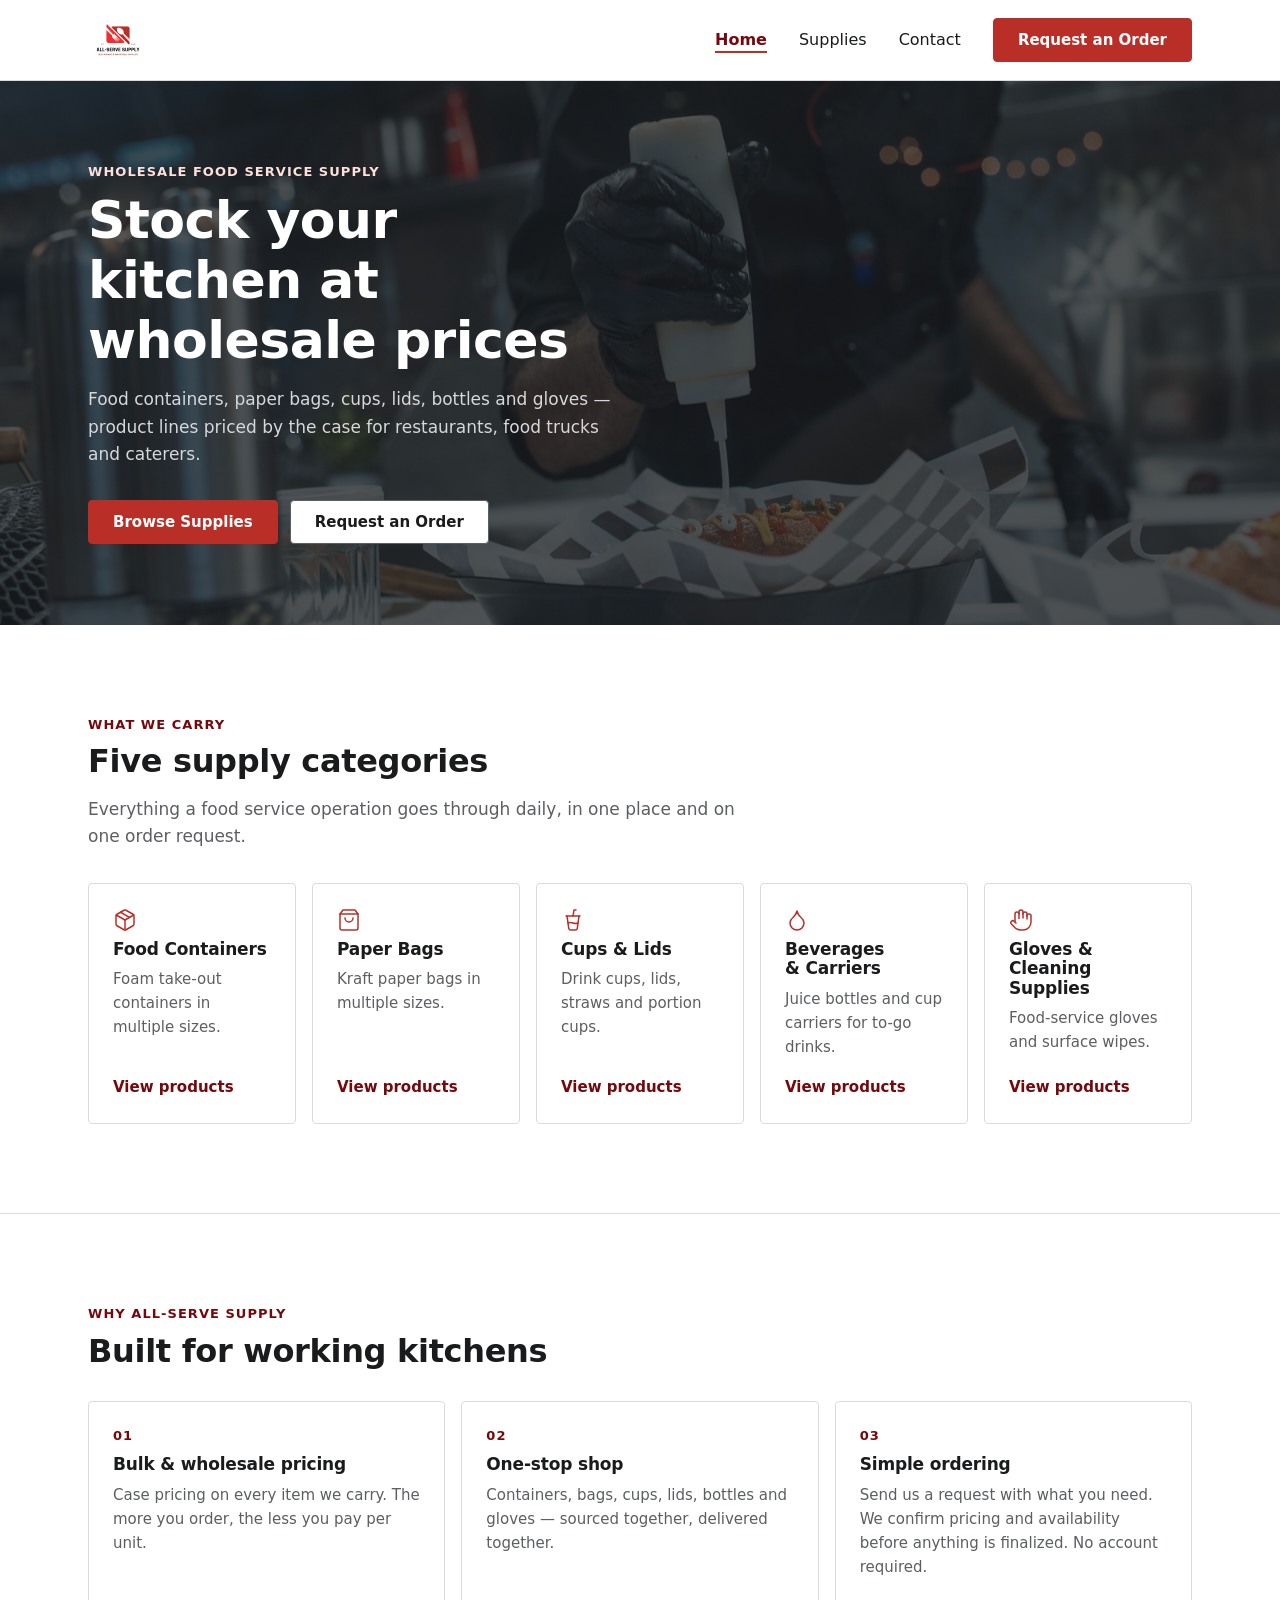
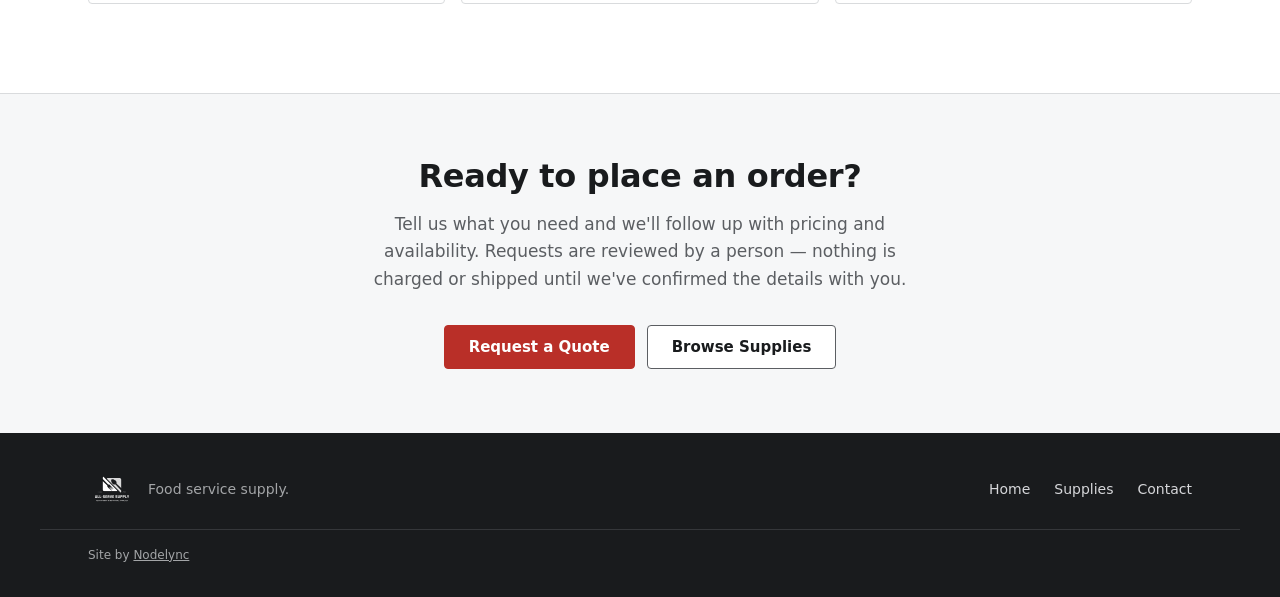
==== commit 65545474: "Rename hero CTA to "Request an Order" for consistency Matches the nav CTA wording already updated on" ====
--- a/index.html
+++ b/index.html
@@ -44,7 +44,7 @@
         <p>Food containers, paper bags, cups, lids, bottles and gloves — product lines priced by the case for restaurants, food trucks and caterers.</p>
         <div class="btn-row">
           <a class="btn btn-primary" href="supplies.html#catalog">Browse Supplies</a>
-          <a class="btn btn-secondary" href="contact.html">Request a Quote</a>
+          <a class="btn btn-secondary" href="contact.html">Request an Order</a>
         </div>
       </div>
     </div>
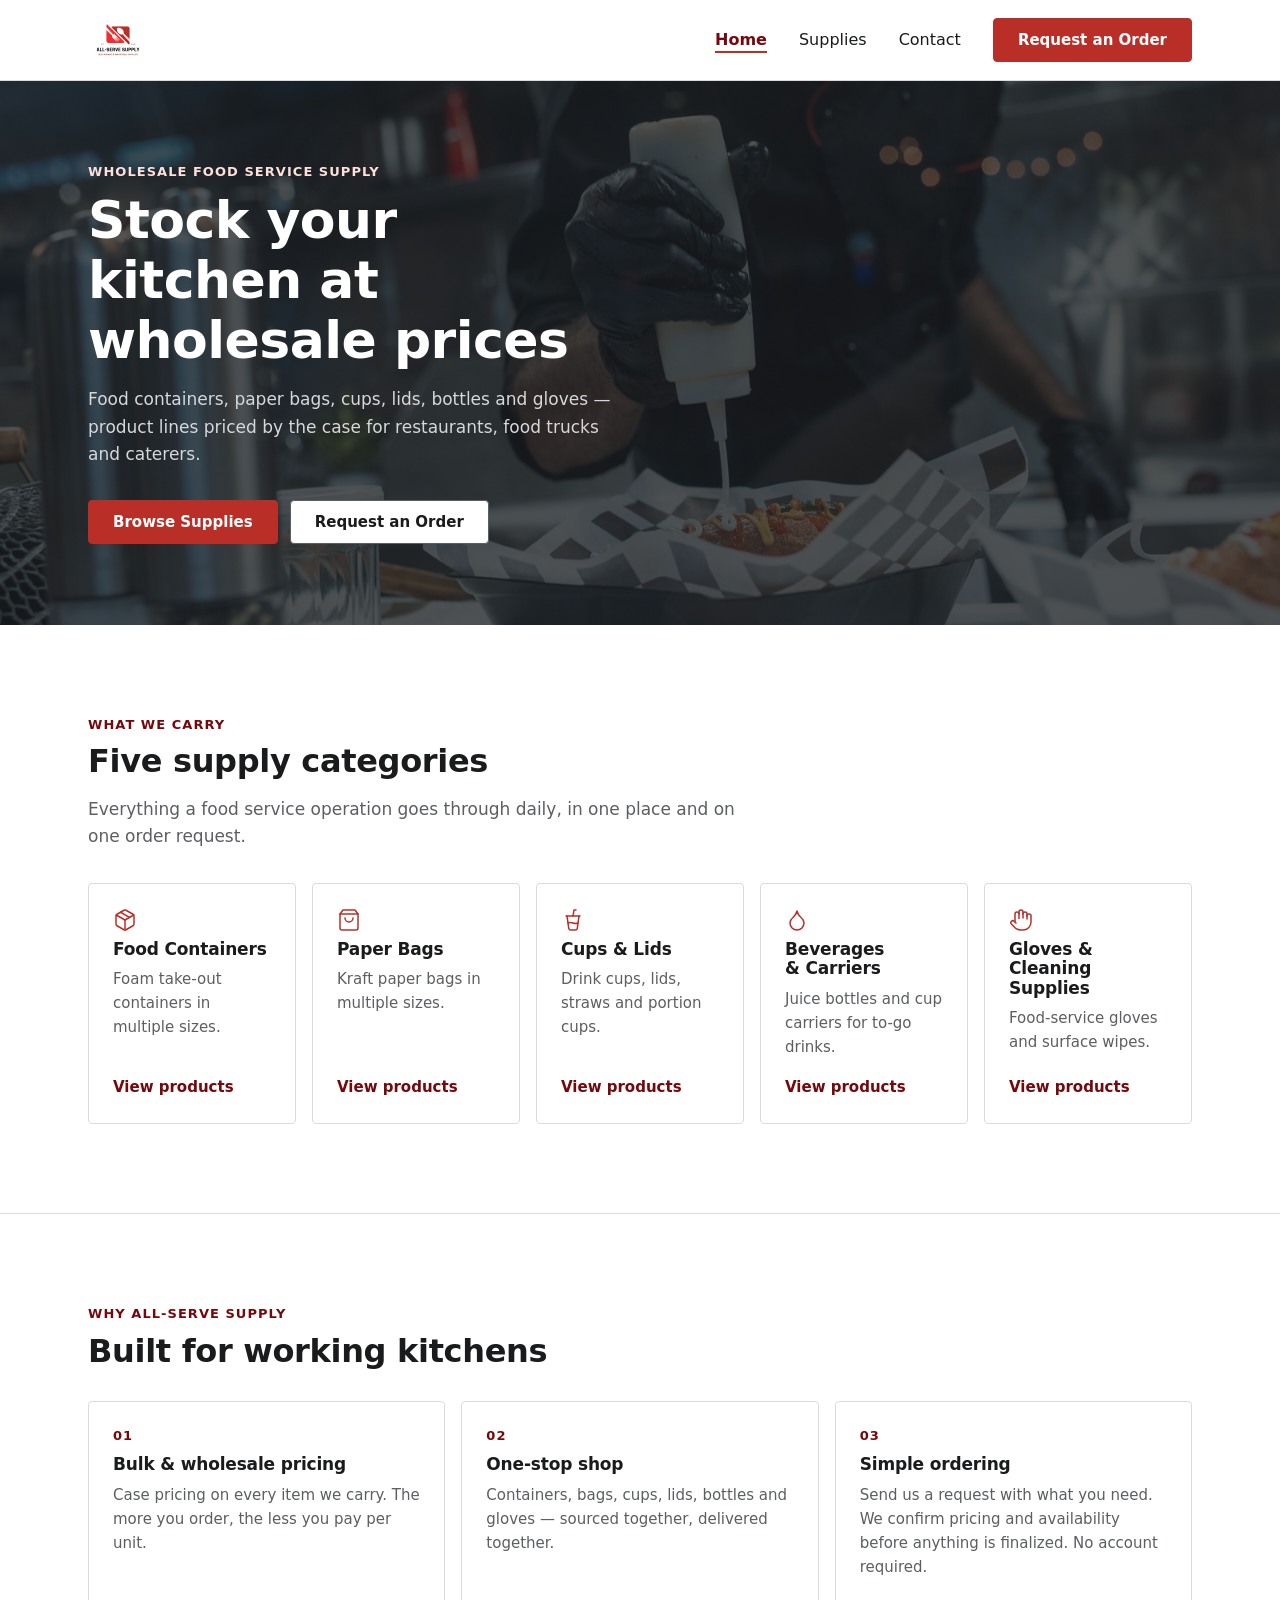
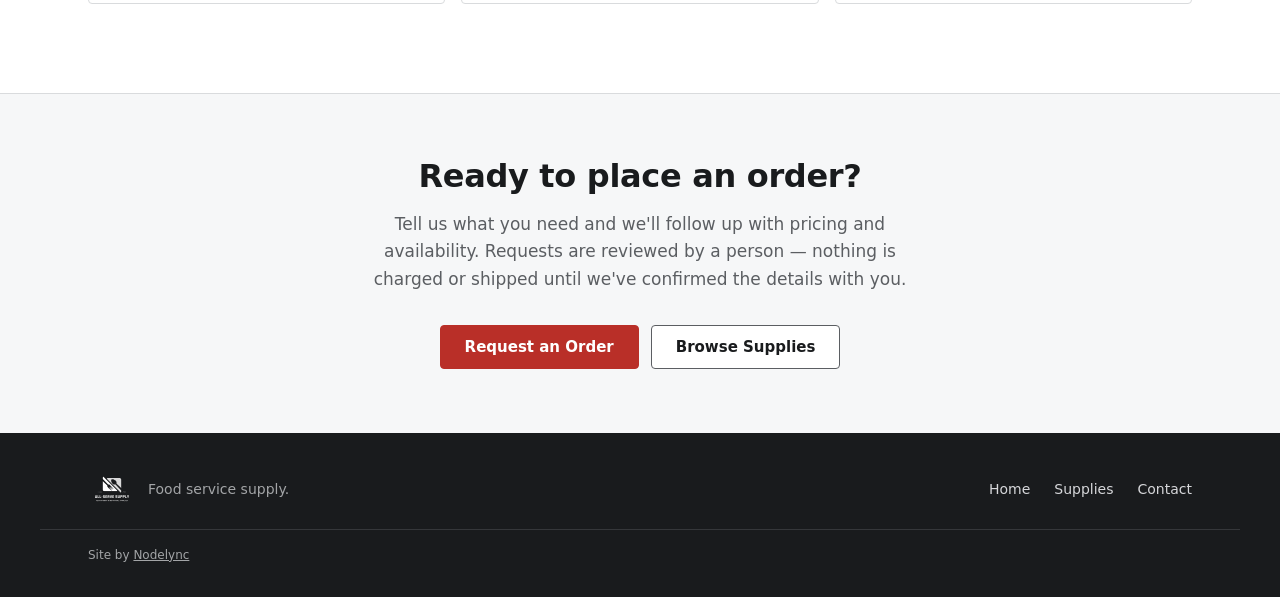
==== commit 26a2d646: "Rename closing CTA to "Request an Order" for consistency Last remaining "Request a Quote" instance, " ====
--- a/index.html
+++ b/index.html
@@ -132,7 +132,7 @@
       <h2>Ready to place an order?</h2>
       <p>Tell us what you need and we'll follow up with pricing and availability. Requests are reviewed by a person — nothing is charged or shipped until we've confirmed the details with you.</p>
       <div class="btn-row">
-        <a class="btn btn-primary" href="contact.html">Request a Quote</a>
+        <a class="btn btn-primary" href="contact.html">Request an Order</a>
         <a class="btn btn-secondary" href="supplies.html#catalog">Browse Supplies</a>
       </div>
     </div>
